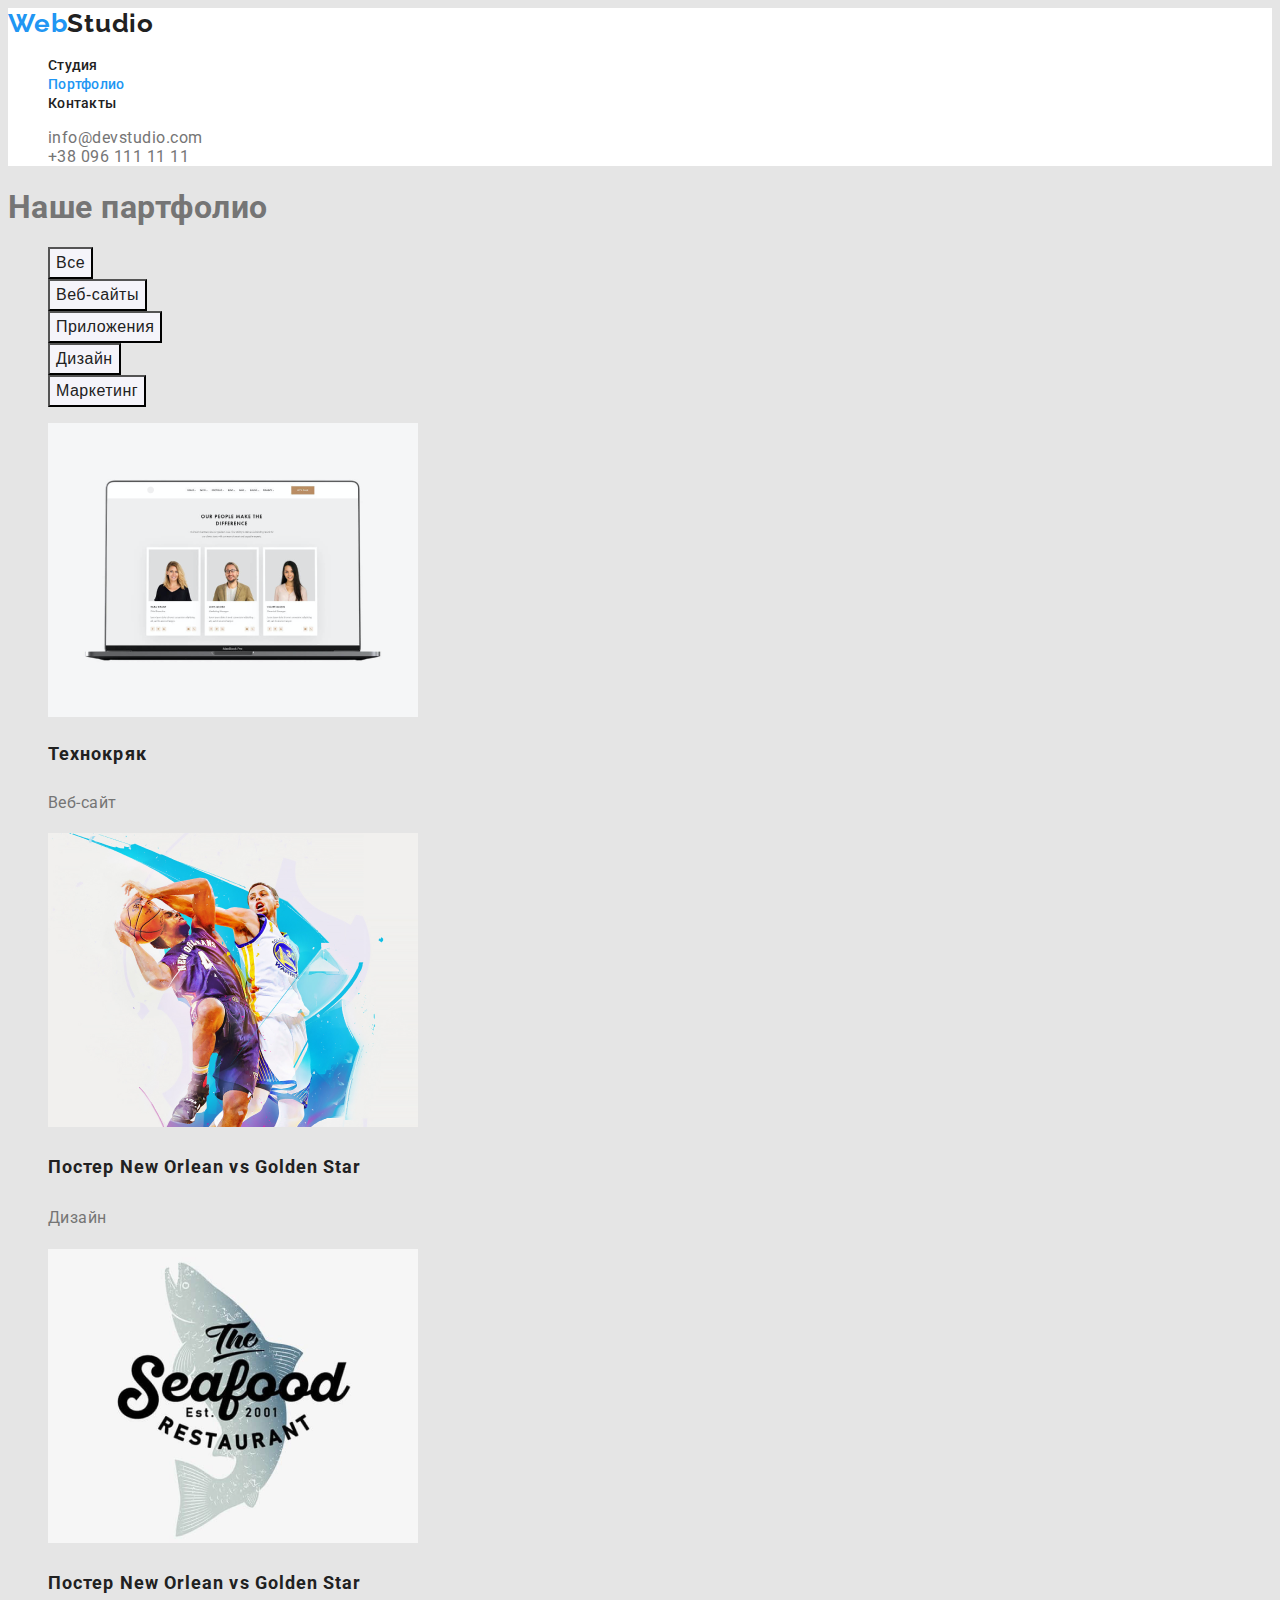
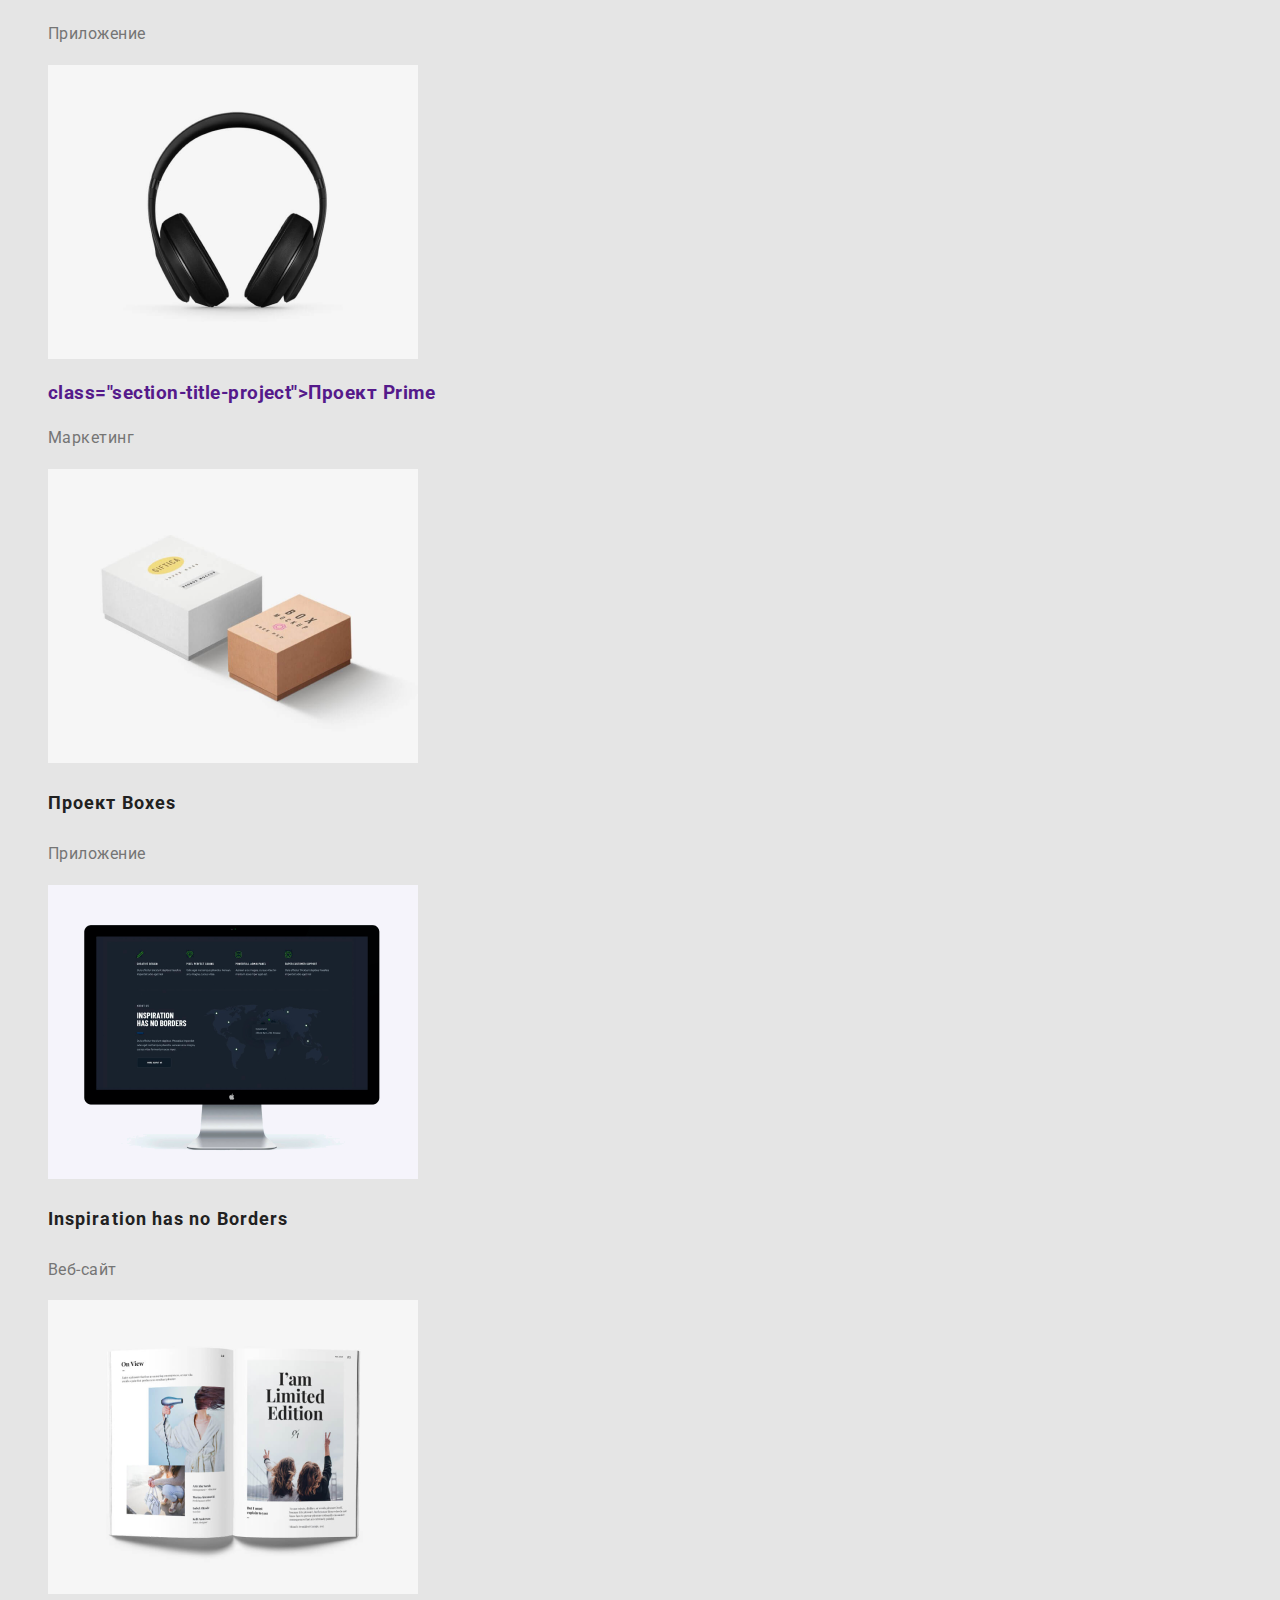
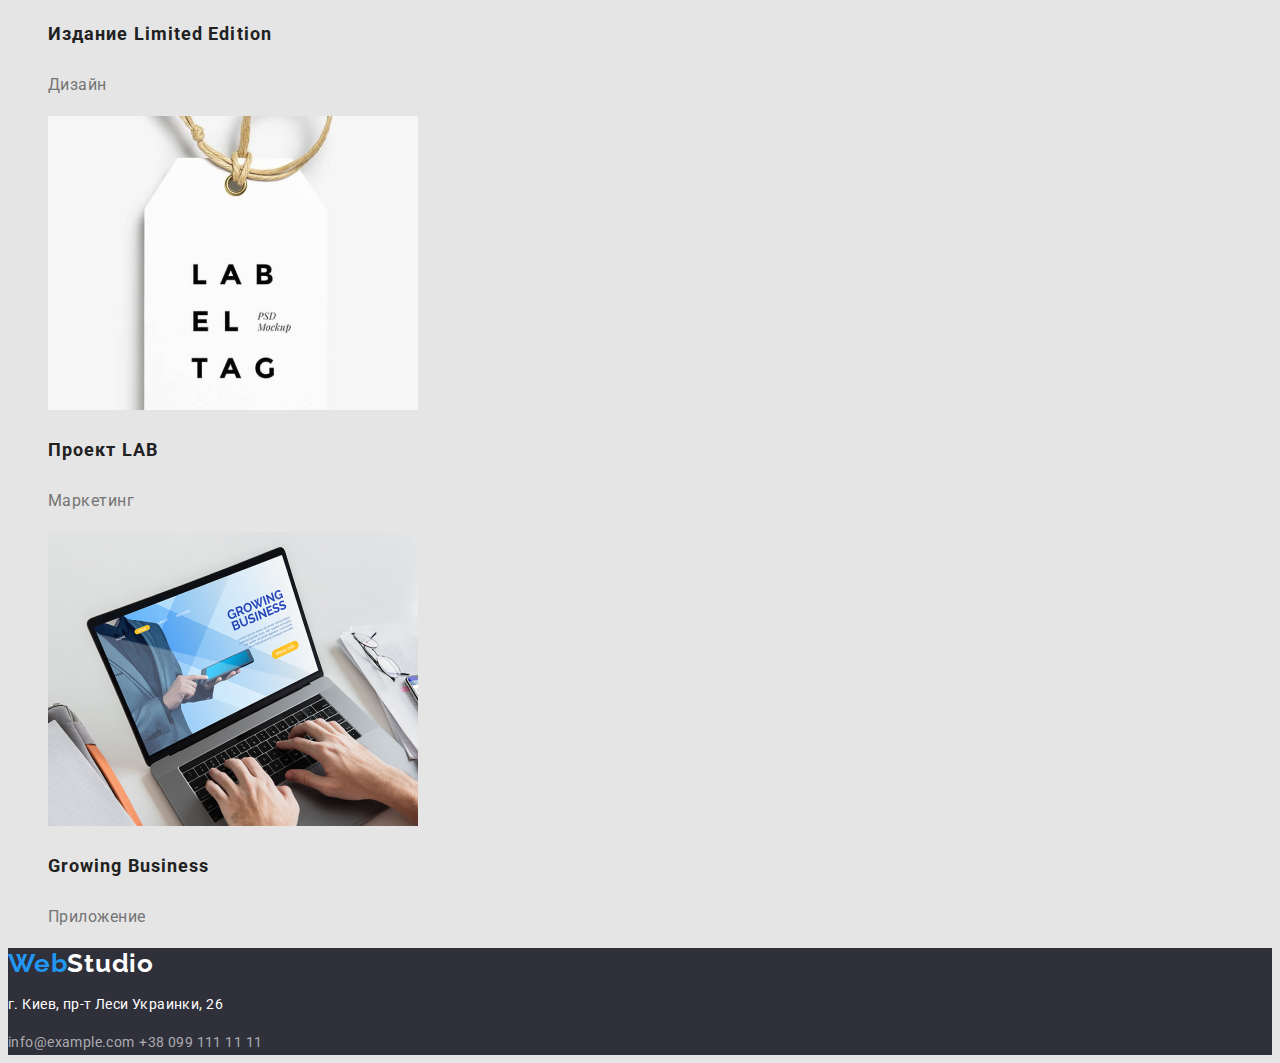
==== portfolio.html @ b2ea67ff "начало дз№3" ====
<!DOCTYPE html>
<html lang="en">
<head>
    <meta charset="UTF-8">
    <meta name="viewport" content="width=device-width, initial-scale=1.0">
    <title>Document</title>
    <link rel="preconnect" href="https://fonts.gstatic.com"> 
    <link href="https://fonts.googleapis.com/css2?family=Oleo+Script&family=Raleway:wght@700&family=Roboto:wght@400;500;700;900&display=swap" rel="stylesheet">
    <link rel="stylesheet" href="./index.html">
    <link rel="stylesheet" href="./css/style.css">
</head>
<body class="page">
        <!--Шапка-сайта-->
        <header class="head">
        <nav>
                <a href="./index.html" class="logo"><span class="capital-head">Web</span>Studio</a>
                <ul class="site-nav list">
                    <li><a href="./index.html" class="link">Студия</a></li>
                    <li><a href="./portfolio.html" class="link current">Портфолио</a></li>
                    <li><a href="Контакты" class="link">Контакты</a></li>
                </ul>
            </nav>

            <ul class="auth-nav list">
                <li><a href="info@devstudio.com" class="link">info@devstudio.com</a></li>
                <li><a href="" class="link">+38 096 111 11 11</a></li>
            </ul>   
        </header>

    <main>
        <!--Наше партфолио-->
        <section>
            <h1>Наше партфолио</h1>
            <ul class="list">
                <li><button class="button secondary">Все</button></li>
                <li><button class="button secondary">Веб-сайты</button></li>
                <li><button class="button secondary">Приложения</button></li>
                <li><button class="button secondary">Дизайн</button></li>
                <li><button class="button secondary">Маркетинг</button></li>
            </ul>
            <ul class="list">
                <li>
                    <a href="" class="section-link">
                    <img src="./img/portfolio/img.png" alt="ноутбук" width="370" height="294">
                    <h2 class="section-title-project">Технокряк</h2>
                    <p class="section-product-project">Веб-сайт</p>
                    </a>
                </li>
                <li>
                    <a href="" class="section-link">
                    <img src="./img/portfolio/img-2.png" alt="два спортсмена играют в баскетбол" width="370" height="294">
                    <h3 class="section-title-project">Постер New Orlean vs Golden Star</h3>
                    <p class="section-product-project">Дизайн</p>
                    </a>
                </li>
                <li>
                    <a href="" class="section-link">
                        <img src="./img/portfolio/img-3.png" alt="логотип ресторана" width="370" height="294">
                        <h3 class="section-title-project">Постер New Orlean vs Golden Star</h3>
                        <p class="section-product-project">Приложение</p>
                    </a>
                </li>
                <li>
                    <a href="" class="section-link">
                        <img src="./img/portfolio/img-4.png" alt="наушников" width="370" height="294">
                        <h3> class="section-title-project">Проект Prime</h3>
                        <p class="section-product-project">Маркетинг</p>
                    </a>
                </li>
                <li>
                    <a href="" class="section-link">
                        <img src="./img/portfolio/img-5.png" alt="две коробки" width="370" height="294">
                        <h3 class="section-title-project">Проект Boxes</h3>
                        <p class="section-product-project">Приложение</p>
                    </a>
                </li>
                <li>
                    <a href="" class="section-link">
                    <img src="./img/portfolio/img-6.png" alt="моноблок" width="370" height="294">
                    <h3 class="section-title-project">Inspiration has no Borders</h3>
                    <p class="section-product-project">Веб-сайт</p>
                    </a>
                </li>

                <li>
                    <a href="" class="section-link">
                    <img src="./img/portfolio/img-7.png" alt="книга" width="370" height="294">
                    <h3 class="section-title-project">Издание Limited Edition</h3>
                    <p class="section-product-project">Дизайн</p>
                    </a>
                </li>
                <li>
                    <a href="" class="section-link">
                    <img src="./img/portfolio/img-8.png" alt="брелок" width="370" height="294">
                    <h3 class="section-title-project">Проект LAB</h3>
                    <p class="section-product-project">Маркетинг</p>
                    </a>
                </li>
                <li>
                    <a href="" class="section-link">
                    <img src="./img/portfolio/img-9.png" alt="человек работающий за ноутбуком" width="370" height="294">
                    <h3 class="section-title-project">Growing Business</h3>
                    <p class="section-product-project">Приложение</p>
                    </a>
                </li>
            </ul>
        </section>
    </main>
    
    <footer class="footer-head">
        <a href="./index.html" class="logo-footer"><span class="capital-footer">Web</span>Studio</a>
        <address>
            <p class="footer-address">г. Киев, пр-т Леси Украинки, 26</p>
        </address>
        <address>
                <a href="" class="footer-head-mail">info@example.com</a>
                <a href="" class="footer-head-tel">+38 099 111 11 11</a>
        </address>
    </footer>
</body>
</html>
---- css/style.css ----
html {
    box-sizing: border-box;
}
    *,
    *::before,
    *::after: {
        box-sizing: inherit;
    }
    
.page {
    font-family: Roboto, sans-serif;
    color: #757575;
    letter-spacing: 0.03em;
    background-color: #E5E5E5;
}
.list {
    list-style: none;
}

/*шапка */
.head {
    background-color: #ffffff;
}
.logo {
    font-family: Raleway, Oleo Script, sans-serif;
    font-weight: bold;
    font-size: 26px;
    line-height: 1.2;
    letter-spacing: 0.03em;
    color: #212121;
    text-decoration: none;
}
.capital-head {
    color:  #2196F3;
}
.logo-footer {
    font-family: Raleway, Oleo Script, sans-serif;
    font-weight: bold;
    font-size: 26px;
    line-height: 1.2;
    letter-spacing: 0.03em;
    color: #FFFFFF;
    text-decoration: none;
}
.capital-footer {
    color: #2196F3;
}
.logo:hover, 
.logo:focus {
    color:  #2196F3;
}

.site-nav .link {
    font-weight: 500;
    font-size: 14px;
    line-height: 1.14;
    letter-spacing: 0.02em;
    color: #212121;
    text-decoration: none;
}
.site-nav .link:hover, 
.site-nav .link:focus {
    color:  #2196F3;
}

.auth-nav .link {
    color: #757575;
    text-decoration: none;
}
.auth-nav .link:hover,
.auth-nav .link:focus {
    color:  #2196F3;
}
.site-nav .link.current {
    color: #2196F3;
}

/*заголовок*/
.hero-title {
    font-weight: 900;
    font-size: 44px;
    line-height: 1.36;
    text-align: center;
    letter-spacing: 0.06em;
    color: #FFFFFF;
}

/*секции*/
.section-tim {
    background-color: #F5F4FA;
}
.section-title {
    font-weight: bold;
    font-size: 36px;
    line-height: 1.16;        
    text-align: center;
    color: #212121;
}
.section-title-advantages{
    font-family: Roboto;
    font-weight: bold;
    font-size: 14px;
    line-height: 1.14;
    color: #212121;
}
.advantages-description {
font-size: 14px;
line-height: 1.71;
}
.section-title-name {
    font-weight: 500;
    font-size: 16px;
    line-height: 1.18;
    color: #212121;
}
.section-profession {
    font-size: 16px;
    line-height: 1.18px;
    color: #757575;
}
.section-title-project {
    font-weight: bold;
    font-size: 18px;
    line-height: 2;
    letter-spacing: 0.06em;
    color: #212121;
}
.section-product-project {
    font-size: 16px;
    line-height: 1.87;
    color: #757575;
}
.section-link {
    text-decoration: none;
}

/*подвал*/
.footer-head {
    background-color: #2F303A;

}
.footer-address {
    font-style: normal;
    font-size: 14px;
    line-height: 1.71;
    letter-spacing: 0.03em;
    color: #FFFFFF;
}
.footer-head-mail{
    font-style: normal;
    font-size: 14px;
    line-height: 1.71;
    letter-spacing: 0.03em;
    color: rgba(255, 255, 255, 0.6);
    text-decoration: none;
}
.footer-head-tel{
    font-style: normal;
    font-size: 14px;
    line-height: 1.71;
    letter-spacing: 0.03em;
    color: rgba(255, 255, 255, 0.6);
    text-decoration: none;
}

/*кнопка*/
.button {
    font-weight: 500;
    font-size: 16px;
    line-height: 1.62;
    letter-spacing: 0.03em;
}
    
.button.primary {
    font-weight: bold;
    font-size: 16px;
    line-height: 1.87;
    letter-spacing: 0.06em;
    color: #FFFFFF;
    background-color: #2196F3;
}
.button.secondary {
    color: #212121;
    background-color: #F5F4FA;
}
.button.secondary:hover,
.button.secondary:focus {
    color: #FFFFFF;
    background-color: #2196F3;
}
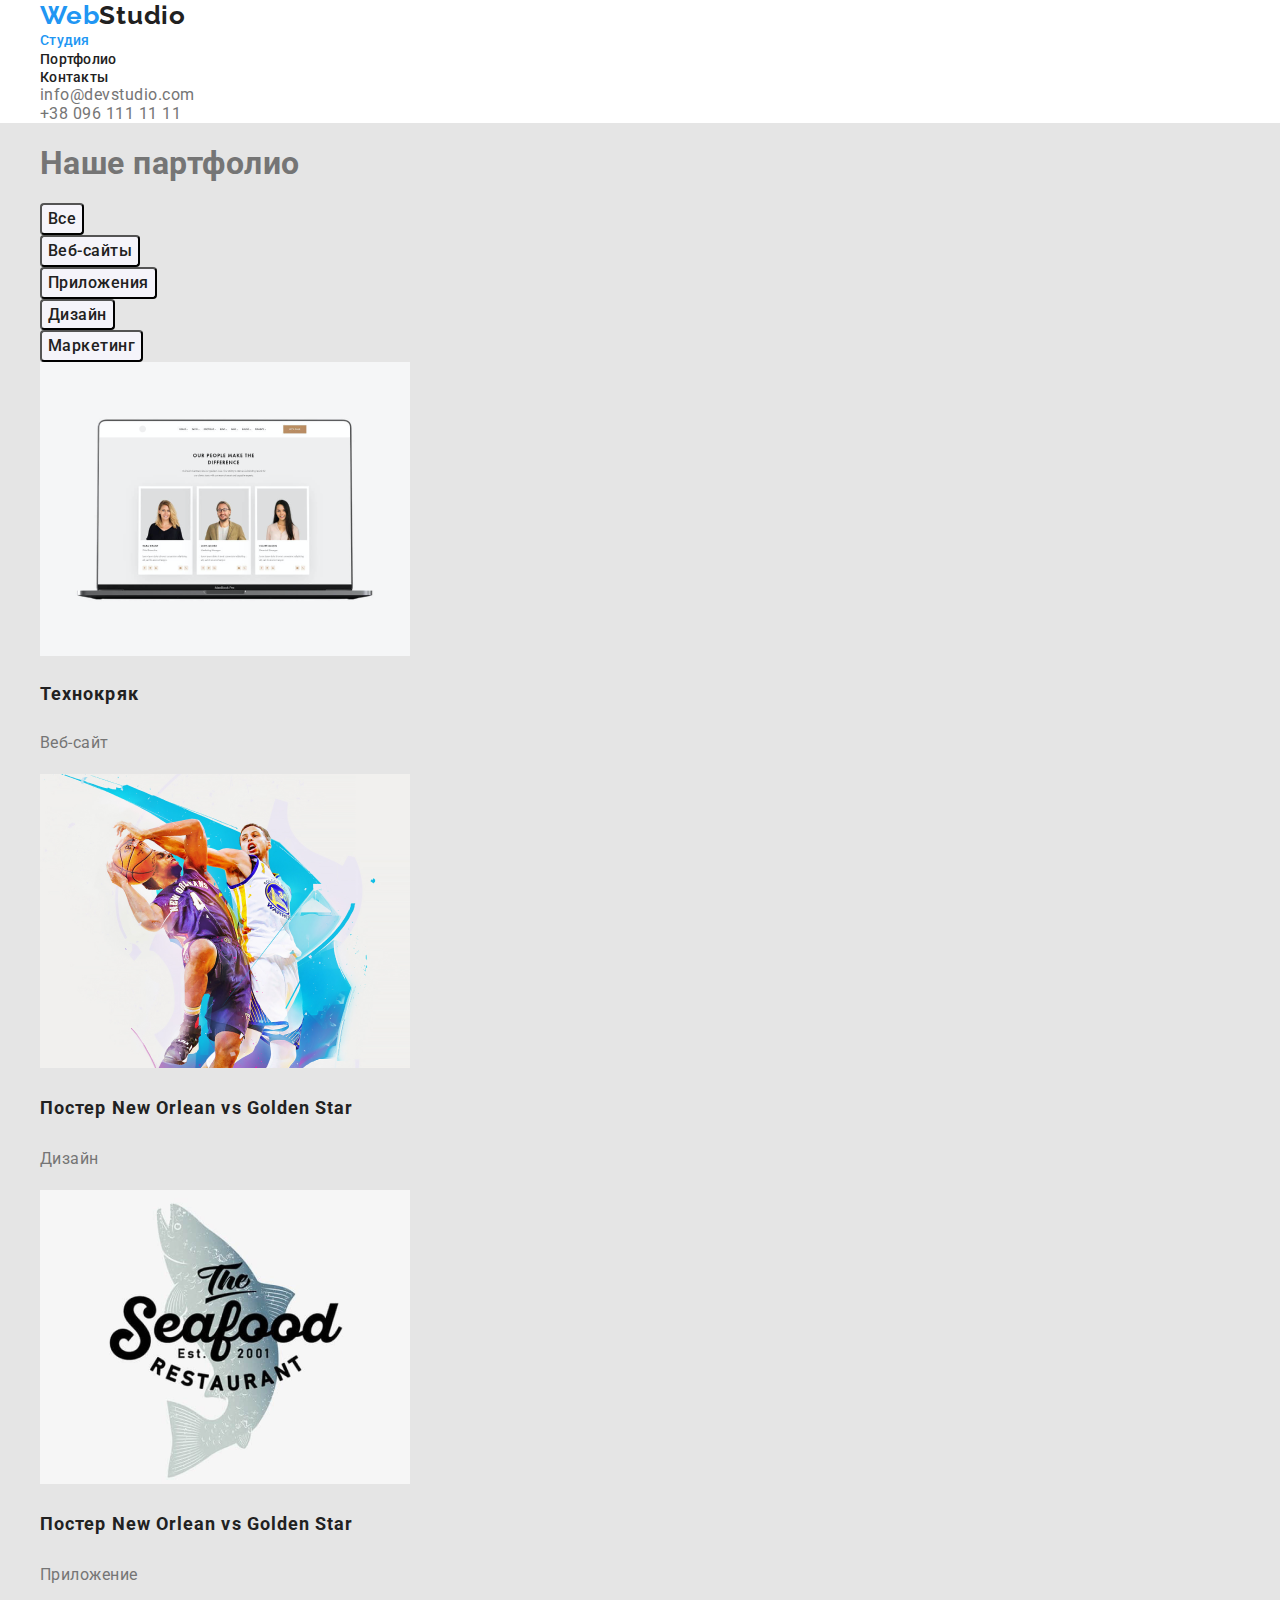
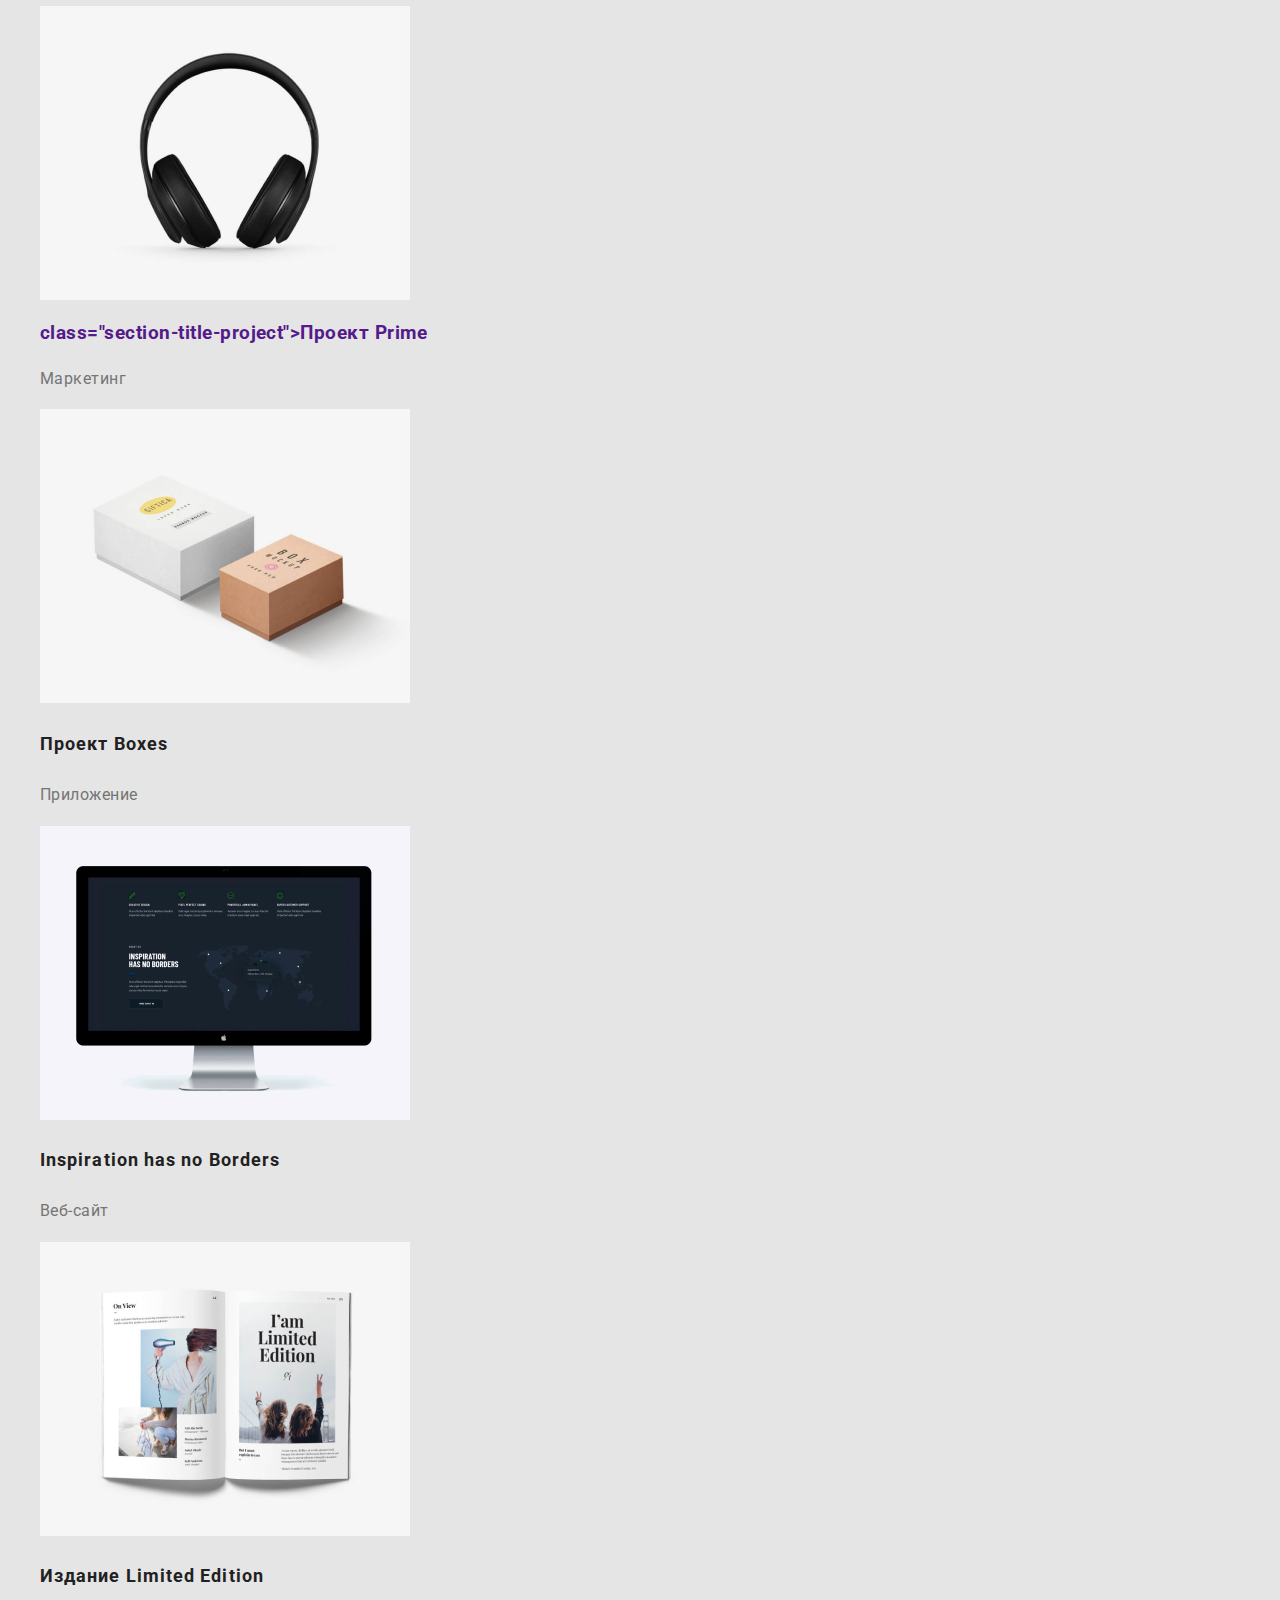
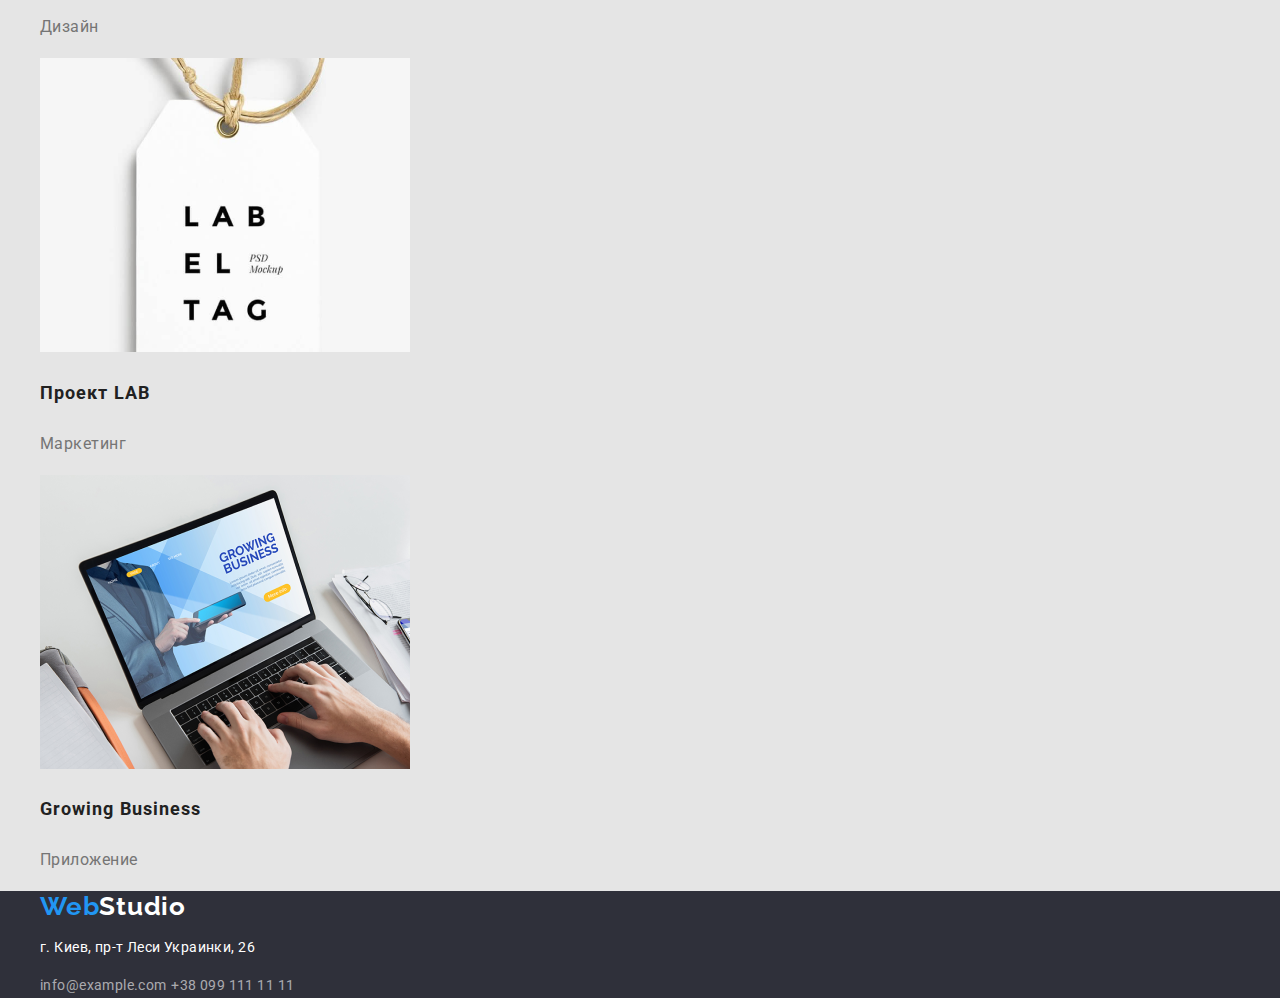
==== commit 61d1de7a: "центрирует контент" ====
--- a/portfolio.html
+++ b/portfolio.html
@@ -6,116 +6,123 @@
     <title>Document</title>
     <link rel="preconnect" href="https://fonts.gstatic.com"> 
     <link href="https://fonts.googleapis.com/css2?family=Oleo+Script&family=Raleway:wght@700&family=Roboto:wght@400;500;700;900&display=swap" rel="stylesheet">
+    <link rel="stylesheet" href="https://cdnjs.cloudflare.com/ajax/libs/modern-normalize/1.0.0/modern-normalize.min.css">
     <link rel="stylesheet" href="./index.html">
     <link rel="stylesheet" href="./css/style.css">
 </head>
 <body class="page">
         <!--Шапка-сайта-->
         <header class="head">
-        <nav>
-                <a href="./index.html" class="logo"><span class="capital-head">Web</span>Studio</a>
-                <ul class="site-nav list">
-                    <li><a href="./index.html" class="link">Студия</a></li>
-                    <li><a href="./portfolio.html" class="link current">Портфолио</a></li>
-                    <li><a href="Контакты" class="link">Контакты</a></li>
-                </ul>
-            </nav>
+            <div class="container">
+                <nav>
+                    <a href="./index.html" class="logo"><span class="capital-head">Web</span>Studio</a>
+                    <ul class="site-nav list">
+                        <li><a href="./index.html" class="link current">Студия</a></li>
+                        <li><a href="./portfolio.html" class="link">Портфолио</a></li>
+                        <li><a href="Контакты" class="link">Контакты</a></li>
+                    </ul>
+                </nav>
 
-            <ul class="auth-nav list">
-                <li><a href="info@devstudio.com" class="link">info@devstudio.com</a></li>
-                <li><a href="" class="link">+38 096 111 11 11</a></li>
-            </ul>   
+                <ul class="auth-nav list">
+                    <li><a href="info@devstudio.com" class="link">info@devstudio.com</a></li>
+                    <li><a href="" class="link">+38 096 111 11 11</a></li>
+                </ul>   
+            </div>
         </header>
 
     <main>
         <!--Наше партфолио-->
         <section>
-            <h1>Наше партфолио</h1>
-            <ul class="list">
-                <li><button class="button secondary">Все</button></li>
-                <li><button class="button secondary">Веб-сайты</button></li>
-                <li><button class="button secondary">Приложения</button></li>
-                <li><button class="button secondary">Дизайн</button></li>
-                <li><button class="button secondary">Маркетинг</button></li>
-            </ul>
-            <ul class="list">
-                <li>
-                    <a href="" class="section-link">
-                    <img src="./img/portfolio/img.png" alt="ноутбук" width="370" height="294">
-                    <h2 class="section-title-project">Технокряк</h2>
-                    <p class="section-product-project">Веб-сайт</p>
-                    </a>
-                </li>
-                <li>
-                    <a href="" class="section-link">
-                    <img src="./img/portfolio/img-2.png" alt="два спортсмена играют в баскетбол" width="370" height="294">
-                    <h3 class="section-title-project">Постер New Orlean vs Golden Star</h3>
-                    <p class="section-product-project">Дизайн</p>
-                    </a>
-                </li>
-                <li>
-                    <a href="" class="section-link">
-                        <img src="./img/portfolio/img-3.png" alt="логотип ресторана" width="370" height="294">
+            <div class="container">
+                <h1 class="portfolio-tittle">Наше партфолио</h1>
+                <ul class="list">
+                    <li><button class="button secondary">Все</button></li>
+                    <li><button class="button secondary">Веб-сайты</button></li>
+                    <li><button class="button secondary">Приложения</button></li>
+                    <li><button class="button secondary">Дизайн</button></li>
+                    <li><button class="button secondary">Маркетинг</button></li>
+                </ul>
+                <ul class="list">
+                    <li>
+                        <a href="" class="section-link">
+                        <img src="./img/portfolio/img.png" alt="ноутбук" width="370" height="294">
+                        <h2 class="section-title-project">Технокряк</h2>
+                        <p class="section-product-project">Веб-сайт</p>
+                        </a>
+                    </li>
+                    <li>
+                        <a href="" class="section-link">
+                        <img src="./img/portfolio/img-2.png" alt="два спортсмена играют в баскетбол" width="370" height="294">
                         <h3 class="section-title-project">Постер New Orlean vs Golden Star</h3>
+                        <p class="section-product-project">Дизайн</p>
+                        </a>
+                    </li>
+                    <li>
+                        <a href="" class="section-link">
+                            <img src="./img/portfolio/img-3.png" alt="логотип ресторана" width="370" height="294">
+                            <h3 class="section-title-project">Постер New Orlean vs Golden Star</h3>
+                            <p class="section-product-project">Приложение</p>
+                        </a>
+                    </li>
+                    <li>
+                        <a href="" class="section-link">
+                            <img src="./img/portfolio/img-4.png" alt="наушников" width="370" height="294">
+                            <h3> class="section-title-project">Проект Prime</h3>
+                            <p class="section-product-project">Маркетинг</p>
+                        </a>
+                    </li>
+                    <li>
+                        <a href="" class="section-link">
+                            <img src="./img/portfolio/img-5.png" alt="две коробки" width="370" height="294">
+                            <h3 class="section-title-project">Проект Boxes</h3>
+                            <p class="section-product-project">Приложение</p>
+                        </a>
+                    </li>
+                    <li>
+                        <a href="" class="section-link">
+                        <img src="./img/portfolio/img-6.png" alt="моноблок" width="370" height="294">
+                        <h3 class="section-title-project">Inspiration has no Borders</h3>
+                        <p class="section-product-project">Веб-сайт</p>
+                        </a>
+                    </li>
+
+                    <li>
+                        <a href="" class="section-link">
+                        <img src="./img/portfolio/img-7.png" alt="книга" width="370" height="294">
+                        <h3 class="section-title-project">Издание Limited Edition</h3>
+                        <p class="section-product-project">Дизайн</p>
+                        </a>
+                    </li>
+                    <li>
+                        <a href="" class="section-link">
+                        <img src="./img/portfolio/img-8.png" alt="брелок" width="370" height="294">
+                        <h3 class="section-title-project">Проект LAB</h3>
+                        <p class="section-product-project">Маркетинг</p>
+                        </a>
+                    </li>
+                    <li>
+                        <a href="" class="section-link">
+                        <img src="./img/portfolio/img-9.png" alt="человек работающий за ноутбуком" width="370" height="294">
+                        <h3 class="section-title-project">Growing Business</h3>
                         <p class="section-product-project">Приложение</p>
-                    </a>
-                </li>
-                <li>
-                    <a href="" class="section-link">
-                        <img src="./img/portfolio/img-4.png" alt="наушников" width="370" height="294">
-                        <h3> class="section-title-project">Проект Prime</h3>
-                        <p class="section-product-project">Маркетинг</p>
-                    </a>
-                </li>
-                <li>
-                    <a href="" class="section-link">
-                        <img src="./img/portfolio/img-5.png" alt="две коробки" width="370" height="294">
-                        <h3 class="section-title-project">Проект Boxes</h3>
-                        <p class="section-product-project">Приложение</p>
-                    </a>
-                </li>
-                <li>
-                    <a href="" class="section-link">
-                    <img src="./img/portfolio/img-6.png" alt="моноблок" width="370" height="294">
-                    <h3 class="section-title-project">Inspiration has no Borders</h3>
-                    <p class="section-product-project">Веб-сайт</p>
-                    </a>
-                </li>
-
-                <li>
-                    <a href="" class="section-link">
-                    <img src="./img/portfolio/img-7.png" alt="книга" width="370" height="294">
-                    <h3 class="section-title-project">Издание Limited Edition</h3>
-                    <p class="section-product-project">Дизайн</p>
-                    </a>
-                </li>
-                <li>
-                    <a href="" class="section-link">
-                    <img src="./img/portfolio/img-8.png" alt="брелок" width="370" height="294">
-                    <h3 class="section-title-project">Проект LAB</h3>
-                    <p class="section-product-project">Маркетинг</p>
-                    </a>
-                </li>
-                <li>
-                    <a href="" class="section-link">
-                    <img src="./img/portfolio/img-9.png" alt="человек работающий за ноутбуком" width="370" height="294">
-                    <h3 class="section-title-project">Growing Business</h3>
-                    <p class="section-product-project">Приложение</p>
-                    </a>
-                </li>
-            </ul>
+                        </a>
+                    </li>
+                </ul>
+            </div>
         </section>
     </main>
     
     <footer class="footer-head">
-        <a href="./index.html" class="logo-footer"><span class="capital-footer">Web</span>Studio</a>
-        <address>
-            <p class="footer-address">г. Киев, пр-т Леси Украинки, 26</p>
-        </address>
-        <address>
+        <div class="container">
+                <a href="./index.html" class="logo-footer"><span class="capital-footer">Web</span>Studio</a>
+            <address>
+                <p class="footer-address">г. Киев, пр-т Леси Украинки, 26</p>
+            </address>
+            <address>
                 <a href="" class="footer-head-mail">info@example.com</a>
                 <a href="" class="footer-head-tel">+38 099 111 11 11</a>
-        </address>
+            </address>
+        </div>
     </footer>
 </body>
 </html>--- a/css/style.css
+++ b/css/style.css
@@ -1,19 +1,29 @@
 html {
     box-sizing: border-box;
 }
-    *,
-    *::before,
-    *::after: {
-        box-sizing: inherit;
-    }
-    
+*, 
+*::before, 
+*::after: {
+    box-sizing: inherit;
+}
+
+.container {
+    width: 1230px;
+    padding-right: 15px;
+    padding-left: 15px;
+    margin: 0 auto;
+}
+
 .page {
+    margin: 0;
     font-family: Roboto, sans-serif;
     color: #757575;
     letter-spacing: 0.03em;
     background-color: #E5E5E5;
 }
 .list {
+    padding: 0;
+    margin: 0;
     list-style: none;
 }
 
@@ -76,11 +86,15 @@
 }
 
 /*заголовок*/
+.hero {
+    text-align: center;
+}
 .hero-title {
+    margin-top: 0;
+    margin-bottom: 30px;
     font-weight: 900;
     font-size: 44px;
     line-height: 1.36;
-    text-align: center;
     letter-spacing: 0.06em;
     color: #FFFFFF;
 }
@@ -90,6 +104,8 @@
     background-color: #F5F4FA;
 }
 .section-title {
+    margin-top: 0;
+    margin-bottom: 50px;
     font-weight: bold;
     font-size: 36px;
     line-height: 1.16;        
@@ -97,6 +113,8 @@
     color: #212121;
 }
 .section-title-advantages{
+    margin-top: 94px;
+    margin-bottom: 10px;
     font-family: Roboto;
     font-weight: bold;
     font-size: 14px;
@@ -104,16 +122,23 @@
     color: #212121;
 }
 .advantages-description {
-font-size: 14px;
-line-height: 1.71;
+    margin-top: 0;
+    margin-bottom: 0;
+    font-size: 14px;
+    line-height: 1.71;
 }
 .section-title-name {
+    margin-top: 30;
+    margin-bottom: 10px;
     font-weight: 500;
     font-size: 16px;
     line-height: 1.18;
     color: #212121;
 }
 .section-profession {
+    display: inline-block;
+    margin-top: 0;
+    margin-bottom: 0;
     font-size: 16px;
     line-height: 1.18px;
     color: #757575;
@@ -169,6 +194,7 @@
     font-size: 16px;
     line-height: 1.62;
     letter-spacing: 0.03em;
+    border-radius: 4px;
 }
     
 .button.primary {
@@ -178,6 +204,7 @@
     letter-spacing: 0.06em;
     color: #FFFFFF;
     background-color: #2196F3;
+    box-shadow: 0px 4px 4px rgba(0, 0, 0, 0.15);
 }
 .button.secondary {
     color: #212121;
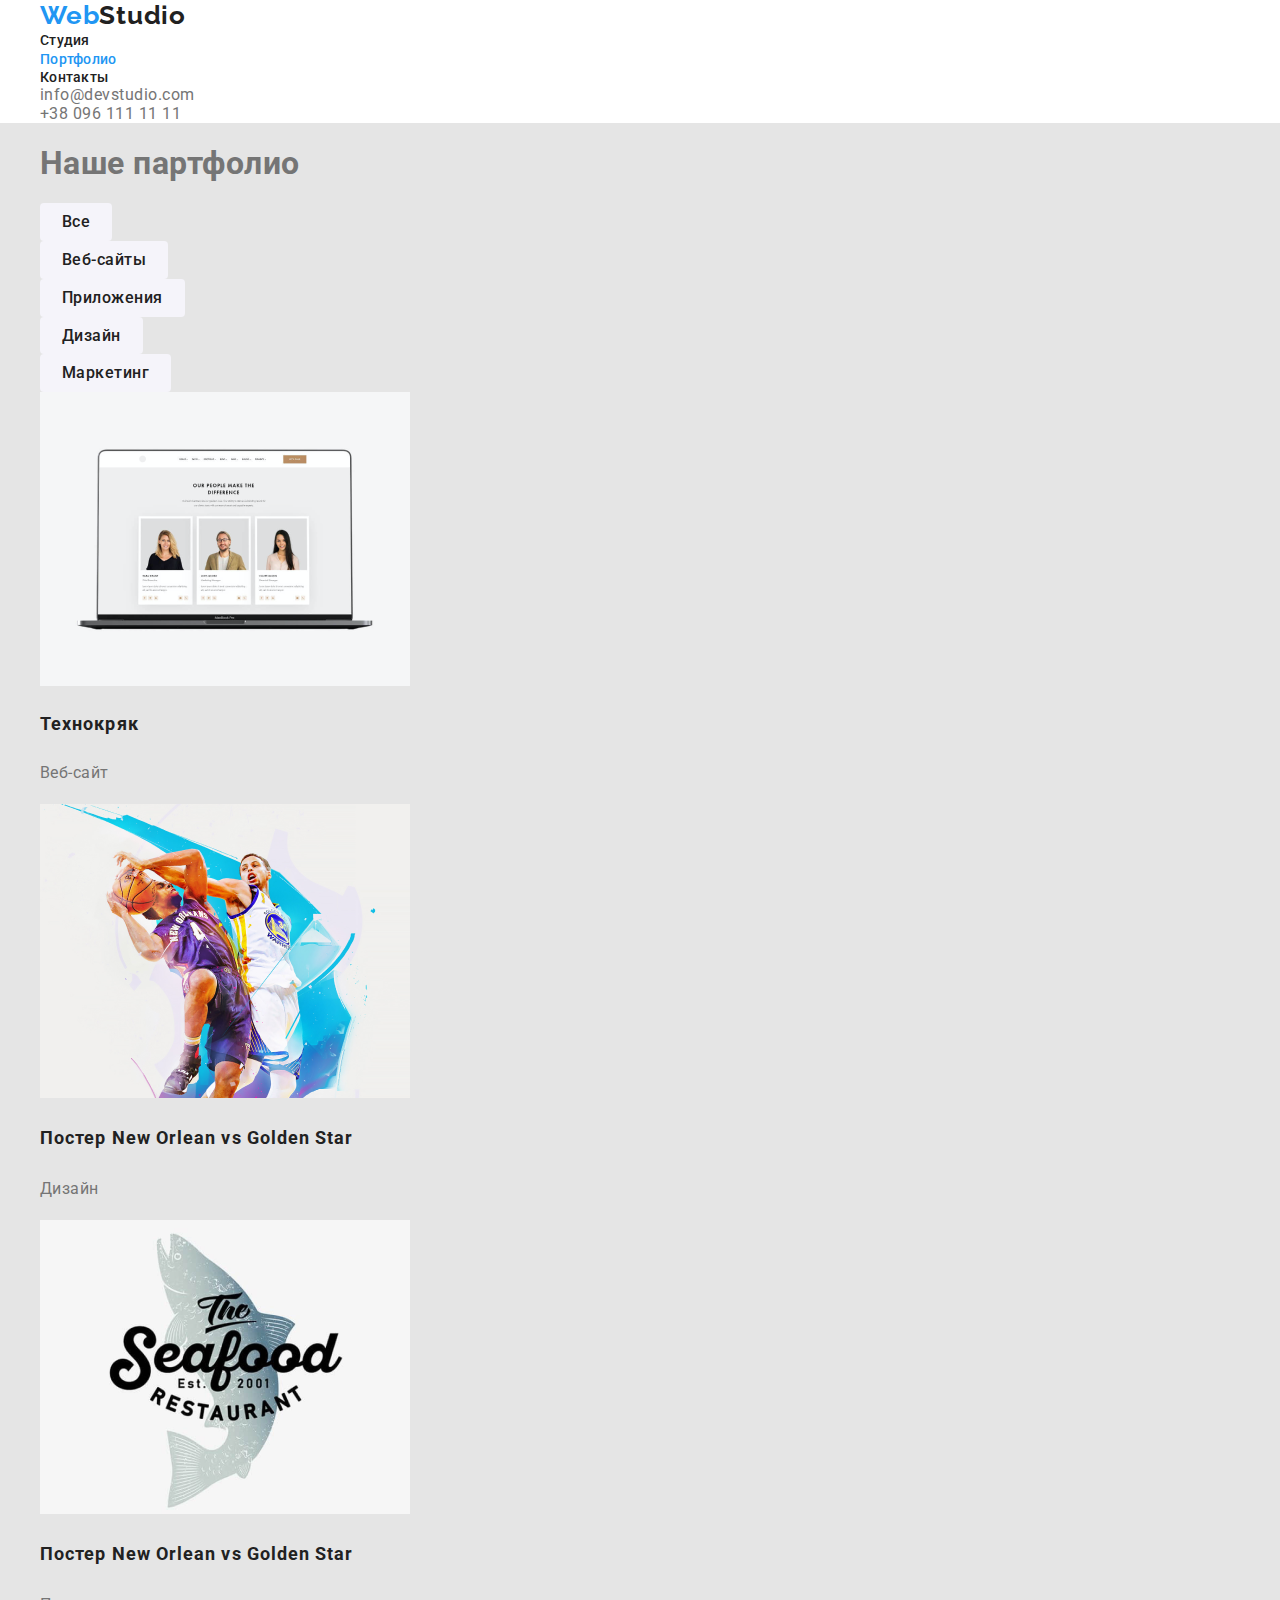
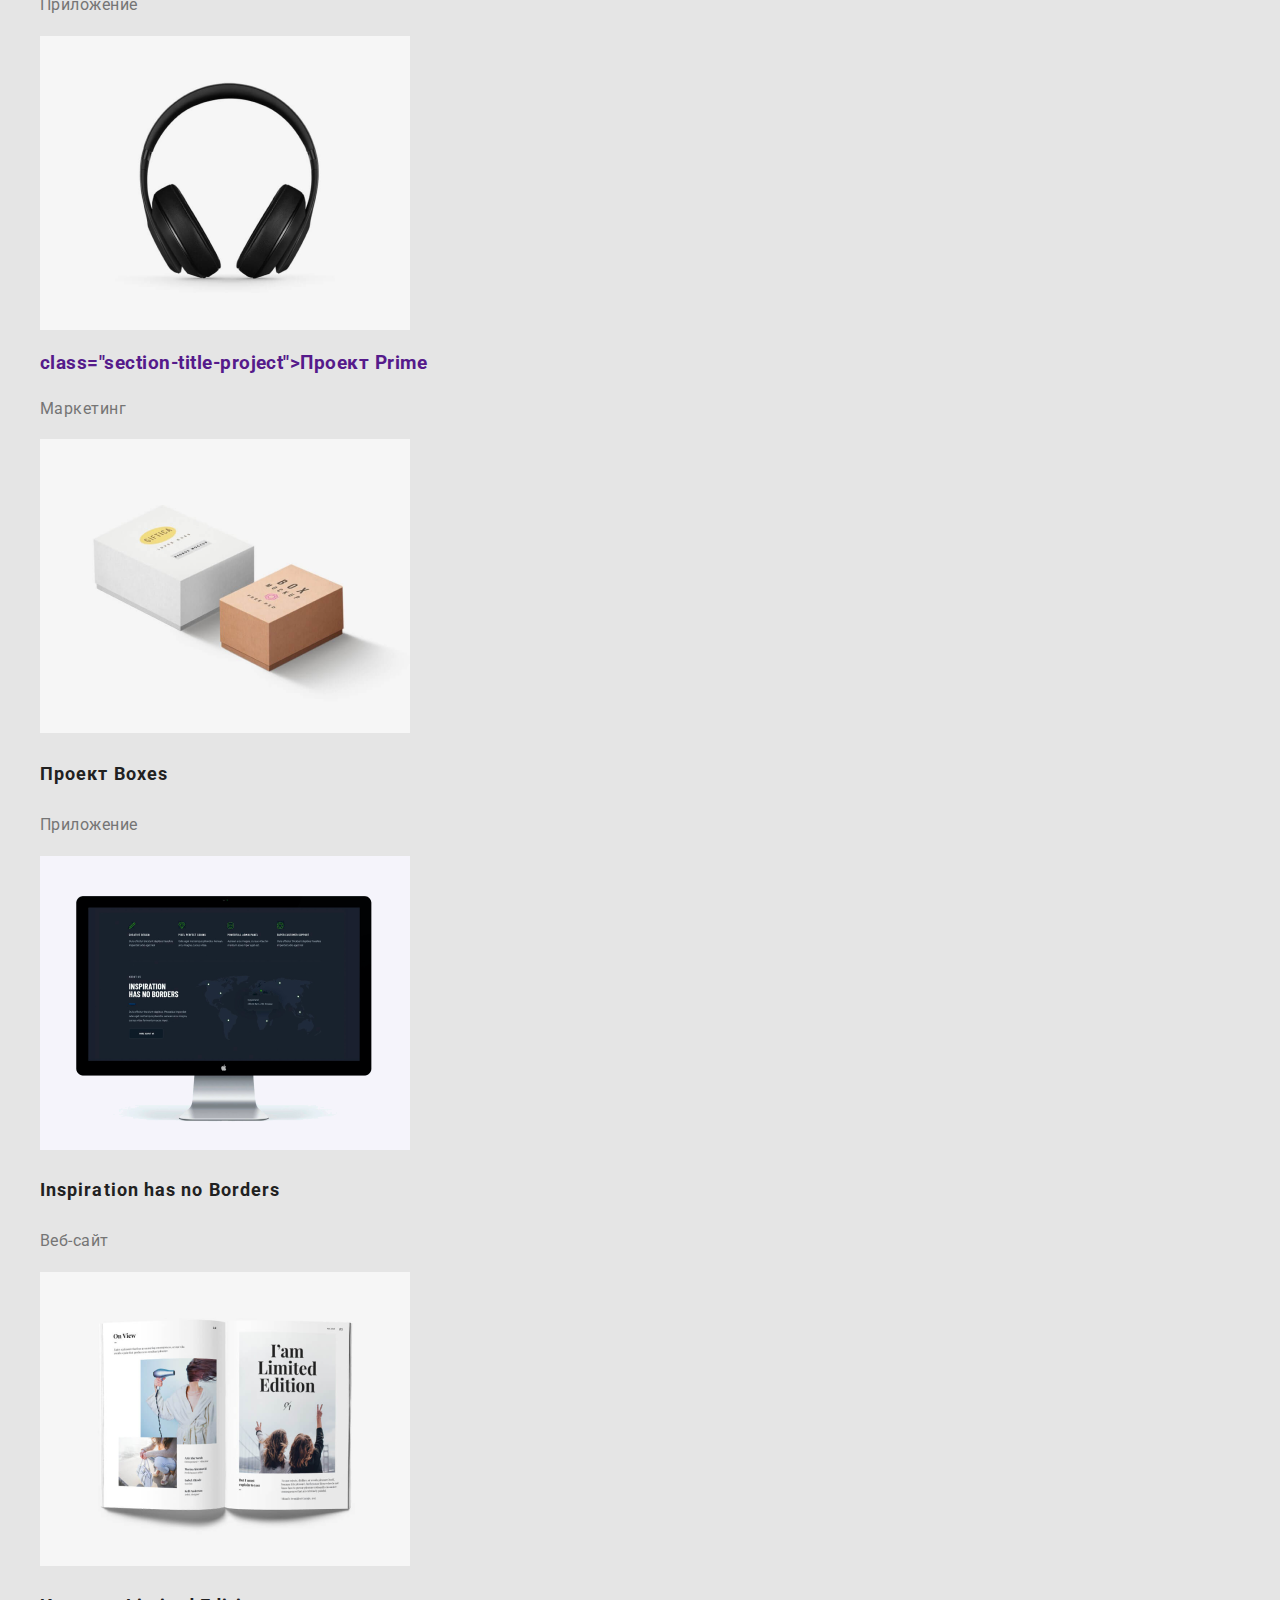
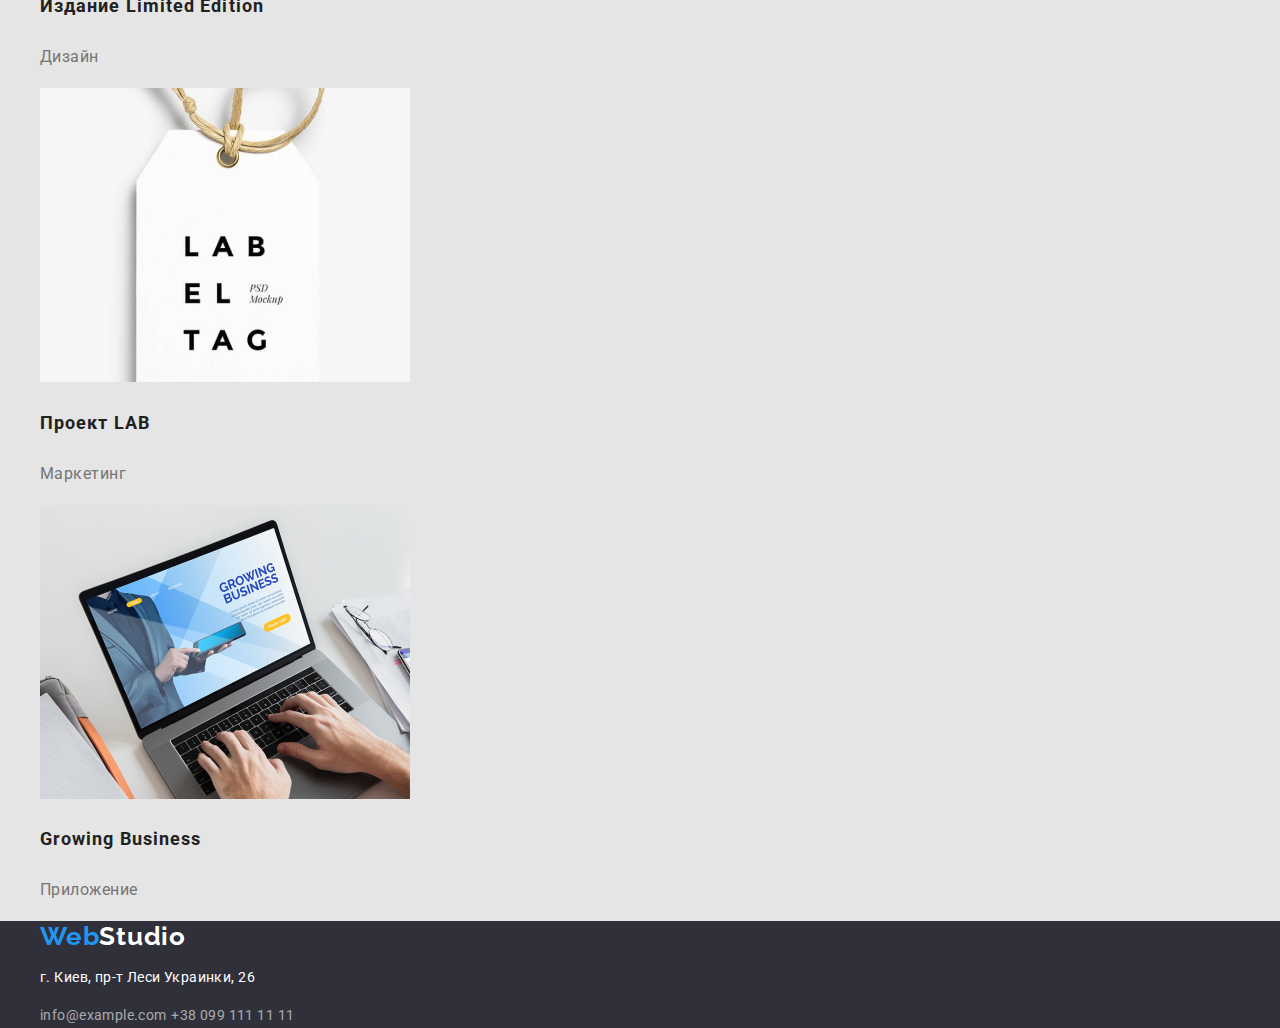
==== commit 95d28068: "делает кнопки" ====
--- a/portfolio.html
+++ b/portfolio.html
@@ -17,8 +17,8 @@
                 <nav>
                     <a href="./index.html" class="logo"><span class="capital-head">Web</span>Studio</a>
                     <ul class="site-nav list">
-                        <li><a href="./index.html" class="link current">Студия</a></li>
-                        <li><a href="./portfolio.html" class="link">Портфолио</a></li>
+                        <li><a href="./index.html" class="link">Студия</a></li>
+                        <li><a href="./portfolio.html" class="link current">Портфолио</a></li>
                         <li><a href="Контакты" class="link">Контакты</a></li>
                     </ul>
                 </nav>
--- a/css/style.css
+++ b/css/style.css
@@ -190,14 +190,15 @@
 
 /*кнопка*/
 .button {
+    border: transparent;
+    border-radius: 4px;
     font-weight: 500;
     font-size: 16px;
     line-height: 1.62;
     letter-spacing: 0.03em;
-    border-radius: 4px;
-}
-    
+} 
 .button.primary {
+    padding: 10px 32px;
     font-weight: bold;
     font-size: 16px;
     line-height: 1.87;
@@ -207,6 +208,7 @@
     box-shadow: 0px 4px 4px rgba(0, 0, 0, 0.15);
 }
 .button.secondary {
+    padding: 6px 22px;
     color: #212121;
     background-color: #F5F4FA;
 }
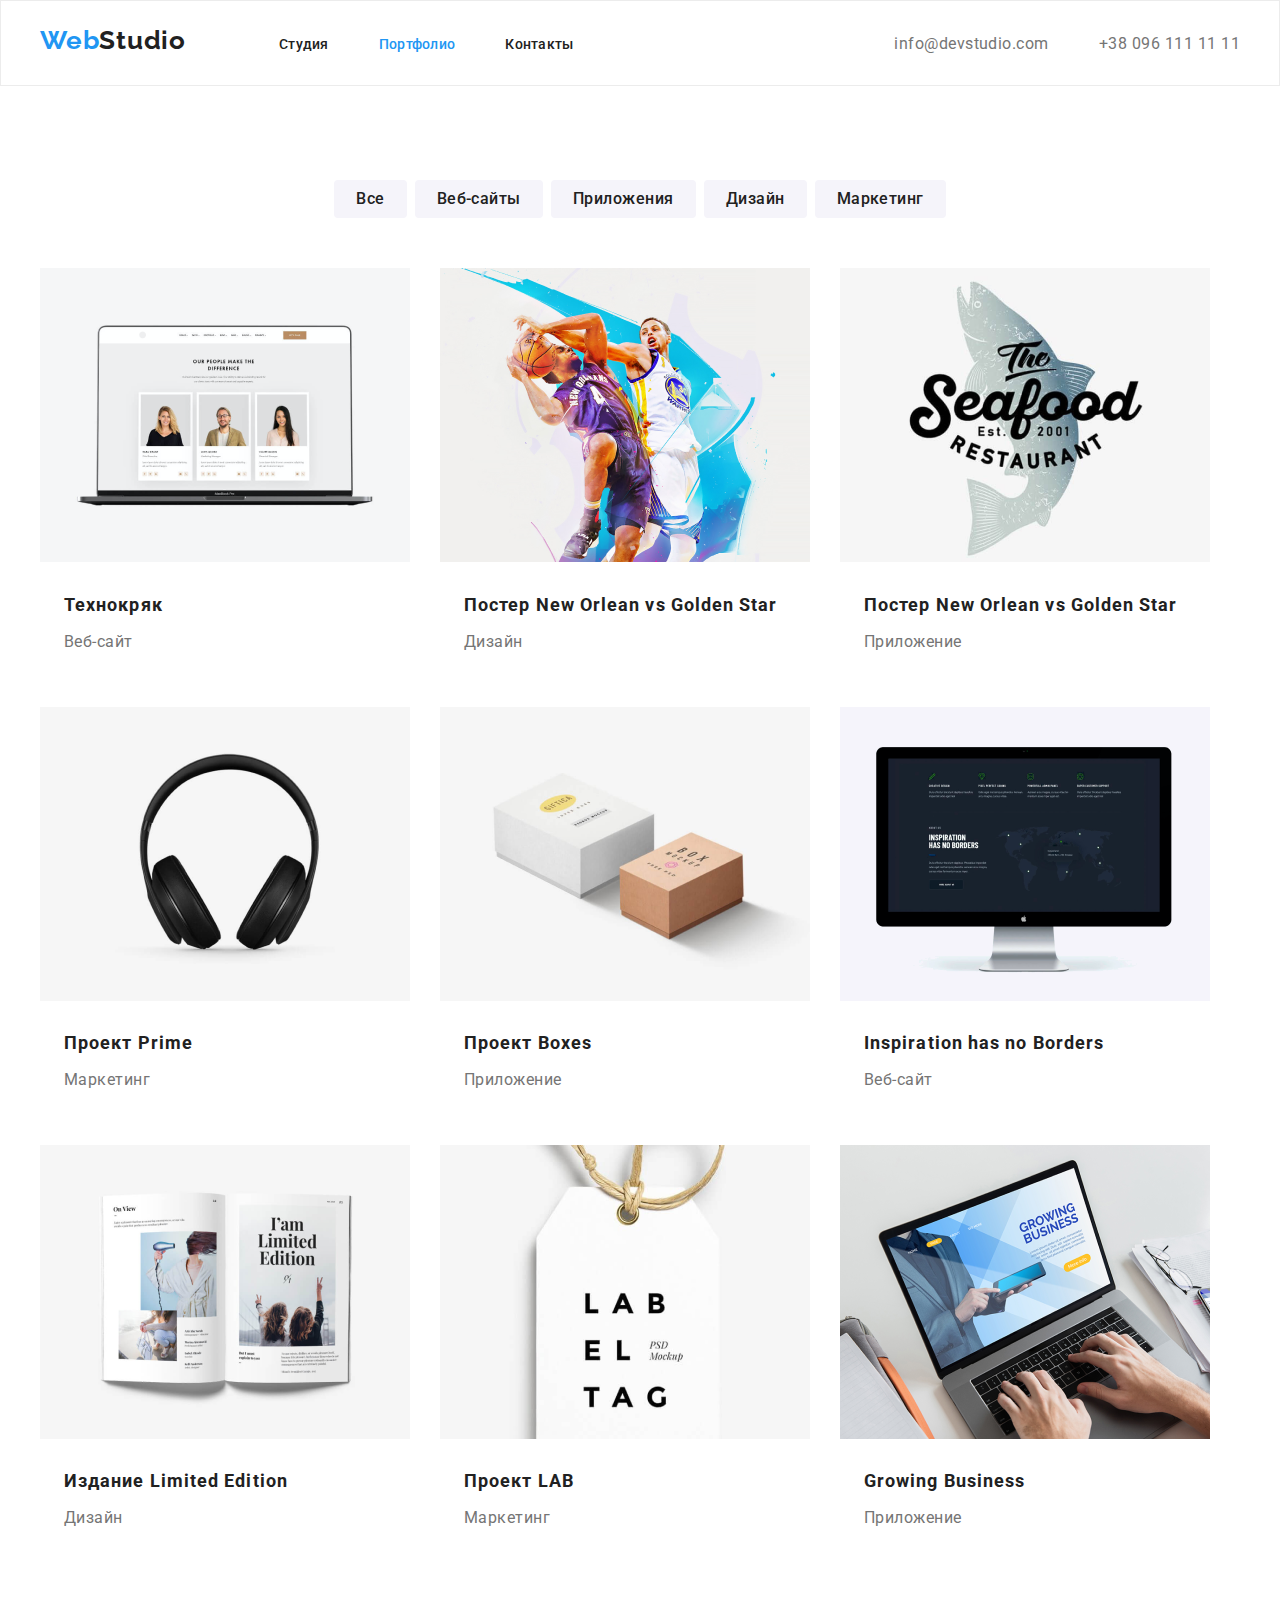
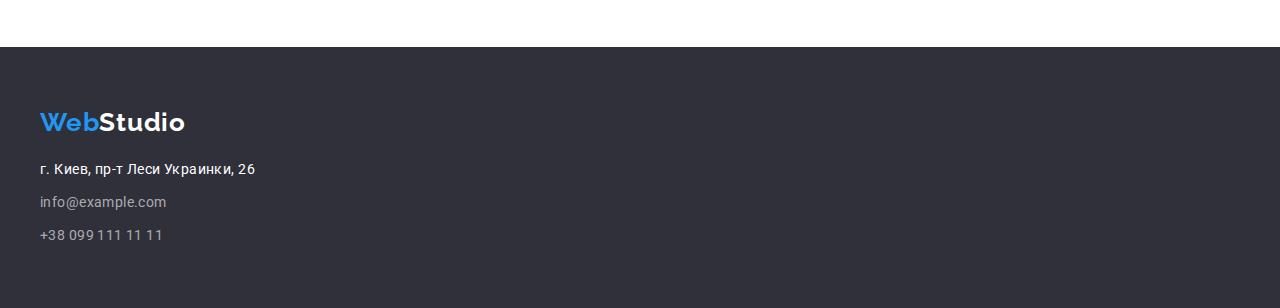
==== commit 55df278a: "дз №3" ====
--- a/portfolio.html
+++ b/portfolio.html
@@ -13,19 +13,19 @@
 <body class="page">
         <!--Шапка-сайта-->
         <header class="head">
-            <div class="container">
-                <nav>
+            <div class="container main-nav">
+                <nav class="main-nav">
                     <a href="./index.html" class="logo"><span class="capital-head">Web</span>Studio</a>
                     <ul class="site-nav list">
-                        <li><a href="./index.html" class="link">Студия</a></li>
-                        <li><a href="./portfolio.html" class="link current">Портфолио</a></li>
-                        <li><a href="Контакты" class="link">Контакты</a></li>
+                        <li class="items"><a href="./index.html" class="link">Студия</a></li>
+                        <li class="items"><a href="./portfolio.html" class="link current">Портфолио</a></li>
+                        <li class="items"><a href="" class="link">Контакты</a></li>
                     </ul>
                 </nav>
 
                 <ul class="auth-nav list">
-                    <li><a href="info@devstudio.com" class="link">info@devstudio.com</a></li>
-                    <li><a href="" class="link">+38 096 111 11 11</a></li>
+                    <li class="items"><a href="" class="link">info@devstudio.com</a></li>
+                    <li class="items"><a href="" class="link">+38 096 111 11 11</a></li>
                 </ul>   
             </div>
         </header>
@@ -33,78 +33,94 @@
     <main>
         <!--Наше партфолио-->
         <section>
-            <div class="container">
-                <h1 class="portfolio-tittle">Наше партфолио</h1>
-                <ul class="list">
-                    <li><button class="button secondary">Все</button></li>
-                    <li><button class="button secondary">Веб-сайты</button></li>
-                    <li><button class="button secondary">Приложения</button></li>
-                    <li><button class="button secondary">Дизайн</button></li>
-                    <li><button class="button secondary">Маркетинг</button></li>
+            <div class="container-partfolio">
+                <ul class="list partfolio-nav">
+                    <li class="items"><button class="button secondary">Все</button></li>
+                    <li class="items"><button class="button secondary">Веб-сайты</button></li>
+                    <li class="items"><button class="button secondary">Приложения</button></li>
+                    <li class="items"><button class="button secondary">Дизайн</button></li>
+                    <li class="items"><button class="button secondary">Маркетинг</button></li>
                 </ul>
-                <ul class="list">
-                    <li>
+                <ul class="list partfolio-box">
+                    <li class="items">
                         <a href="" class="section-link">
                         <img src="./img/portfolio/img.png" alt="ноутбук" width="370" height="294">
-                        <h2 class="section-title-project">Технокряк</h2>
-                        <p class="section-product-project">Веб-сайт</p>
+                        <div class="items-descriptions">
+                            <h2 class="section-title-project">Технокряк</h2>
+                            <p class="section-product-project">Веб-сайт</p>
+                        </div>
                         </a>
                     </li>
-                    <li>
+                    <li class="items">
                         <a href="" class="section-link">
                         <img src="./img/portfolio/img-2.png" alt="два спортсмена играют в баскетбол" width="370" height="294">
-                        <h3 class="section-title-project">Постер New Orlean vs Golden Star</h3>
-                        <p class="section-product-project">Дизайн</p>
+                        <div class="items-descriptions">
+                            <h3 class="section-title-project">Постер New Orlean vs Golden Star</h3>
+                            <p class="section-product-project">Дизайн</p>
+                        </div>
                         </a>
                     </li>
-                    <li>
+                    <li class="items">
                         <a href="" class="section-link">
                             <img src="./img/portfolio/img-3.png" alt="логотип ресторана" width="370" height="294">
-                            <h3 class="section-title-project">Постер New Orlean vs Golden Star</h3>
-                            <p class="section-product-project">Приложение</p>
+                            <div class="items-descriptions">
+                                <h3 class="section-title-project">Постер New Orlean vs Golden Star</h3>
+                                <p class="section-product-project">Приложение</p>
+                            </div>
                         </a>
                     </li>
-                    <li>
+                    <li class="items">
                         <a href="" class="section-link">
                             <img src="./img/portfolio/img-4.png" alt="наушников" width="370" height="294">
-                            <h3> class="section-title-project">Проект Prime</h3>
-                            <p class="section-product-project">Маркетинг</p>
+                            <div class="items-descriptions">
+                                <h3 class="section-title-project">Проект Prime</h3>
+                                <p class="section-product-project">Маркетинг</p>
+                            </div>
                         </a>
                     </li>
-                    <li>
+                    <li class="items">
                         <a href="" class="section-link">
                             <img src="./img/portfolio/img-5.png" alt="две коробки" width="370" height="294">
-                            <h3 class="section-title-project">Проект Boxes</h3>
-                            <p class="section-product-project">Приложение</p>
+                            <div class="items-descriptions">
+                                <h3 class="section-title-project">Проект Boxes</h3>
+                                <p class="section-product-project">Приложение</p>
+                            </div>
                         </a>
                     </li>
-                    <li>
+                    <li class="items">
                         <a href="" class="section-link">
                         <img src="./img/portfolio/img-6.png" alt="моноблок" width="370" height="294">
-                        <h3 class="section-title-project">Inspiration has no Borders</h3>
-                        <p class="section-product-project">Веб-сайт</p>
+                        <div class="items-descriptions">
+                            <h3 class="section-title-project">Inspiration has no Borders</h3>
+                            <p class="section-product-project">Веб-сайт</p>
+                        </div>
                         </a>
                     </li>
-
-                    <li>
+                    <li class="items">
                         <a href="" class="section-link">
                         <img src="./img/portfolio/img-7.png" alt="книга" width="370" height="294">
-                        <h3 class="section-title-project">Издание Limited Edition</h3>
-                        <p class="section-product-project">Дизайн</p>
+                        <div class="items-descriptions">
+                            <h3 class="section-title-project">Издание Limited Edition</h3>
+                            <p class="section-product-project">Дизайн</p>
+                        </div>
                         </a>
                     </li>
-                    <li>
+                    <li class="items">
                         <a href="" class="section-link">
                         <img src="./img/portfolio/img-8.png" alt="брелок" width="370" height="294">
-                        <h3 class="section-title-project">Проект LAB</h3>
-                        <p class="section-product-project">Маркетинг</p>
+                        <div class="items-descriptions">
+                            <h3 class="section-title-project">Проект LAB</h3>
+                            <p class="section-product-project">Маркетинг</p>
+                        </div>
                         </a>
                     </li>
-                    <li>
+                    <li class="items">
                         <a href="" class="section-link">
                         <img src="./img/portfolio/img-9.png" alt="человек работающий за ноутбуком" width="370" height="294">
-                        <h3 class="section-title-project">Growing Business</h3>
-                        <p class="section-product-project">Приложение</p>
+                        <div class="items-descriptions">
+                            <h3 class="section-title-project">Growing Business</h3>
+                            <p class="section-product-project">Приложение</p>
+                        </div>
                         </a>
                     </li>
                 </ul>
@@ -113,12 +129,12 @@
     </main>
     
     <footer class="footer-head">
-        <div class="container">
+        <div class="container-footer">
                 <a href="./index.html" class="logo-footer"><span class="capital-footer">Web</span>Studio</a>
-            <address>
+            <address class="citi-address">
                 <p class="footer-address">г. Киев, пр-т Леси Украинки, 26</p>
             </address>
-            <address>
+            <address class="footer-contacts">
                 <a href="" class="footer-head-mail">info@example.com</a>
                 <a href="" class="footer-head-tel">+38 099 111 11 11</a>
             </address>
--- a/css/style.css
+++ b/css/style.css
@@ -11,7 +11,8 @@
     width: 1230px;
     padding-right: 15px;
     padding-left: 15px;
-    margin: 0 auto;
+    margin-left: auto;
+    margin-right: auto;
 }
 
 .page {
@@ -19,7 +20,7 @@
     font-family: Roboto, sans-serif;
     color: #757575;
     letter-spacing: 0.03em;
-    background-color: #E5E5E5;
+    background-color: #ffffff;
 }
 .list {
     padding: 0;
@@ -30,8 +31,12 @@
 /*шапка */
 .head {
     background-color: #ffffff;
+    border: 1px solid #ECECEC;
 }
 .logo {
+    padding-top: 24px;
+    padding-bottom: 25px;
+
     font-family: Raleway, Oleo Script, sans-serif;
     font-weight: bold;
     font-size: 26px;
@@ -42,15 +47,6 @@
 }
 .capital-head {
     color:  #2196F3;
-}
-.logo-footer {
-    font-family: Raleway, Oleo Script, sans-serif;
-    font-weight: bold;
-    font-size: 26px;
-    line-height: 1.2;
-    letter-spacing: 0.03em;
-    color: #FFFFFF;
-    text-decoration: none;
 }
 .capital-footer {
     color: #2196F3;
@@ -60,6 +56,27 @@
     color:  #2196F3;
 }
 
+.link {
+    padding-top: 32px;
+    padding-bottom: 32px;
+}
+.main-nav {
+    display: flex;
+    align-items: baseline;
+}
+.items {
+    display: flex;
+}
+.site-nav {
+    display: flex;
+    align-items: center;
+}
+.site-nav .items:not(:last-child) {
+    margin-right: 50px;
+}
+.site-nav .items:first-child {
+    margin-left: 93px;
+}
 .site-nav .link {
     font-weight: 500;
     font-size: 14px;
@@ -67,12 +84,22 @@
     letter-spacing: 0.02em;
     color: #212121;
     text-decoration: none;
+}
+.site-nav .link.current {
+    color: #2196F3;
 }
 .site-nav .link:hover, 
 .site-nav .link:focus {
     color:  #2196F3;
 }
 
+.auth-nav {
+    display: flex;
+    margin-left: auto;
+}
+.auth-nav .items:not(:last-child) {
+    margin-right: 50px;
+}
 .auth-nav .link {
     color: #757575;
     text-decoration: none;
@@ -81,9 +108,7 @@
 .auth-nav .link:focus {
     color:  #2196F3;
 }
-.site-nav .link.current {
-    color: #2196F3;
-}
+
 
 /*заголовок*/
 .hero {
@@ -92,6 +117,7 @@
 .hero-title {
     margin-top: 0;
     margin-bottom: 30px;
+
     font-weight: 900;
     font-size: 44px;
     line-height: 1.36;
@@ -99,22 +125,42 @@
     color: #FFFFFF;
 }
 
-/*секции*/
-.section-tim {
-    background-color: #F5F4FA;
-}
 .section-title {
     margin-top: 0;
     margin-bottom: 50px;
+
     font-weight: bold;
     font-size: 36px;
     line-height: 1.16;        
     text-align: center;
     color: #212121;
 }
+.section-link {
+    text-decoration: none;
+}
+
+/*секциz-преимущества*/
+.container-advantages {
+    width: 1230px;
+    padding-top: 94px;
+    padding-right: 15px;
+    padding-left: 15px;
+    margin-left: auto;
+    margin-right: auto;
+}
+.section-advantages {
+    display: flex;
+}
+.section-advantages .item{
+    width: 270px;
+}
+.section-advantages .item:not(:last-child) {
+    margin-right: 30px;
+}
 .section-title-advantages{
-    margin-top: 94px;
+    margin-top: 0;
     margin-bottom: 10px;
+
     font-family: Roboto;
     font-weight: bold;
     font-size: 14px;
@@ -124,26 +170,103 @@
 .advantages-description {
     margin-top: 0;
     margin-bottom: 0;
+
     font-size: 14px;
     line-height: 1.71;
 }
+
+/*вид-деятельности*/
+.container-direction {
+    width: 1230px;
+    padding-top: 94px;
+    padding-right: 15px;
+    padding-bottom: 94px;
+    padding-left: 15px;
+    margin-left: auto;
+    margin-right: auto;
+}
+.section-direction {
+    display: flex;
+}
+.section-direction .items:not(:last-child) {
+    margin-right: 30px;
+}
+
+/*наша-команда*/
+
+.section-tim {
+    background-color: #F5F4FA;
+}
+.container-tim {
+    width: 1230px;
+    padding-top: 94px;
+    padding-right: 15px;
+    padding-bottom: 94px;
+    padding-left: 15px;
+    margin-left: auto;
+    margin-right: auto;
+}
+.container-person {
+display: flex;
+}
+.container-tim .items:not(:last-child) {
+    margin-right: 30px;
+}
 .section-title-name {
-    margin-top: 30;
-    margin-bottom: 10px;
     font-weight: 500;
     font-size: 16px;
     line-height: 1.18;
     color: #212121;
 }
 .section-profession {
-    display: inline-block;
-    margin-top: 0;
-    margin-bottom: 0;
     font-size: 16px;
     line-height: 1.18px;
     color: #757575;
 }
+
+
+/*партфолио*/
+.container-partfolio {
+    width: 1230px;
+    padding-top: 94px;
+    padding-right: 15px;
+    padding-bottom: 94px;
+    padding-left: 15px;
+    margin-left: auto;
+    margin-right: auto;
+}
+.partfolio-nav {
+    display: flex;
+    justify-content: center;
+    margin-bottom: 50px;
+}
+.partfolio-nav .items:not(:last-child) {
+    margin-right: 8px;
+}
+.partfolio-box {
+    display: flex;
+    flex-wrap: wrap;
+}
+.partfolio-box .items {
+    margin-right: 30px;
+    margin-bottom: 30px;
+}
+.partfolio-box .items:nth-child(3n) {
+    margin-right: 0;
+}
+.partfolio-box .items:nth-last-child(-n + 3) {
+    margin-bottom: 0;
+}
+.items-descriptions {
+    padding-top: 20px;
+    padding-right: 24px;
+    padding-bottom: 20px;
+    padding-left: 24px;
+}
 .section-title-project {
+    margin-top: 0;
+    margin-bottom: 4px;
+
     font-weight: bold;
     font-size: 18px;
     line-height: 2;
@@ -151,27 +274,62 @@
     color: #212121;
 }
 .section-product-project {
+    margin-top: 0;
+    margin-bottom: 0;
+
     font-size: 16px;
     line-height: 1.87;
     color: #757575;
 }
-.section-link {
-    text-decoration: none;
-}
 
 /*подвал*/
+.container-footer {
+    display: flex;
+    flex-direction: column;
+    width: 1230px;
+    margin-left: auto;
+    margin-right: auto;
+    padding-top: 60px;
+    padding-right: 15px;
+    padding-bottom: 60px;
+    padding-left: 15px;
+    
+}
 .footer-head {
     background-color: #2F303A;
-
+}
+.logo-footer {
+    margin-bottom: 20px;
+
+    font-family: Raleway, Oleo Script, sans-serif;
+    font-weight: bold;
+    font-size: 26px;
+    line-height: 1.2;
+    letter-spacing: 0.03em;
+    color: #FFFFFF;
+    text-decoration: none;
+}
+.citi-address {
+    display: flex;
+    margin-bottom: 9px;
 }
 .footer-address {
+    margin-top: 0;
+    margin-bottom: 0;
+
     font-style: normal;
     font-size: 14px;
     line-height: 1.71;
     letter-spacing: 0.03em;
     color: #FFFFFF;
 }
+.footer-contacts {
+    display: flex;
+    flex-direction: column;
+}
 .footer-head-mail{
+    margin-bottom: 9px;
+
     font-style: normal;
     font-size: 14px;
     line-height: 1.71;
@@ -216,4 +374,4 @@
 .button.secondary:focus {
     color: #FFFFFF;
     background-color: #2196F3;
-}+}
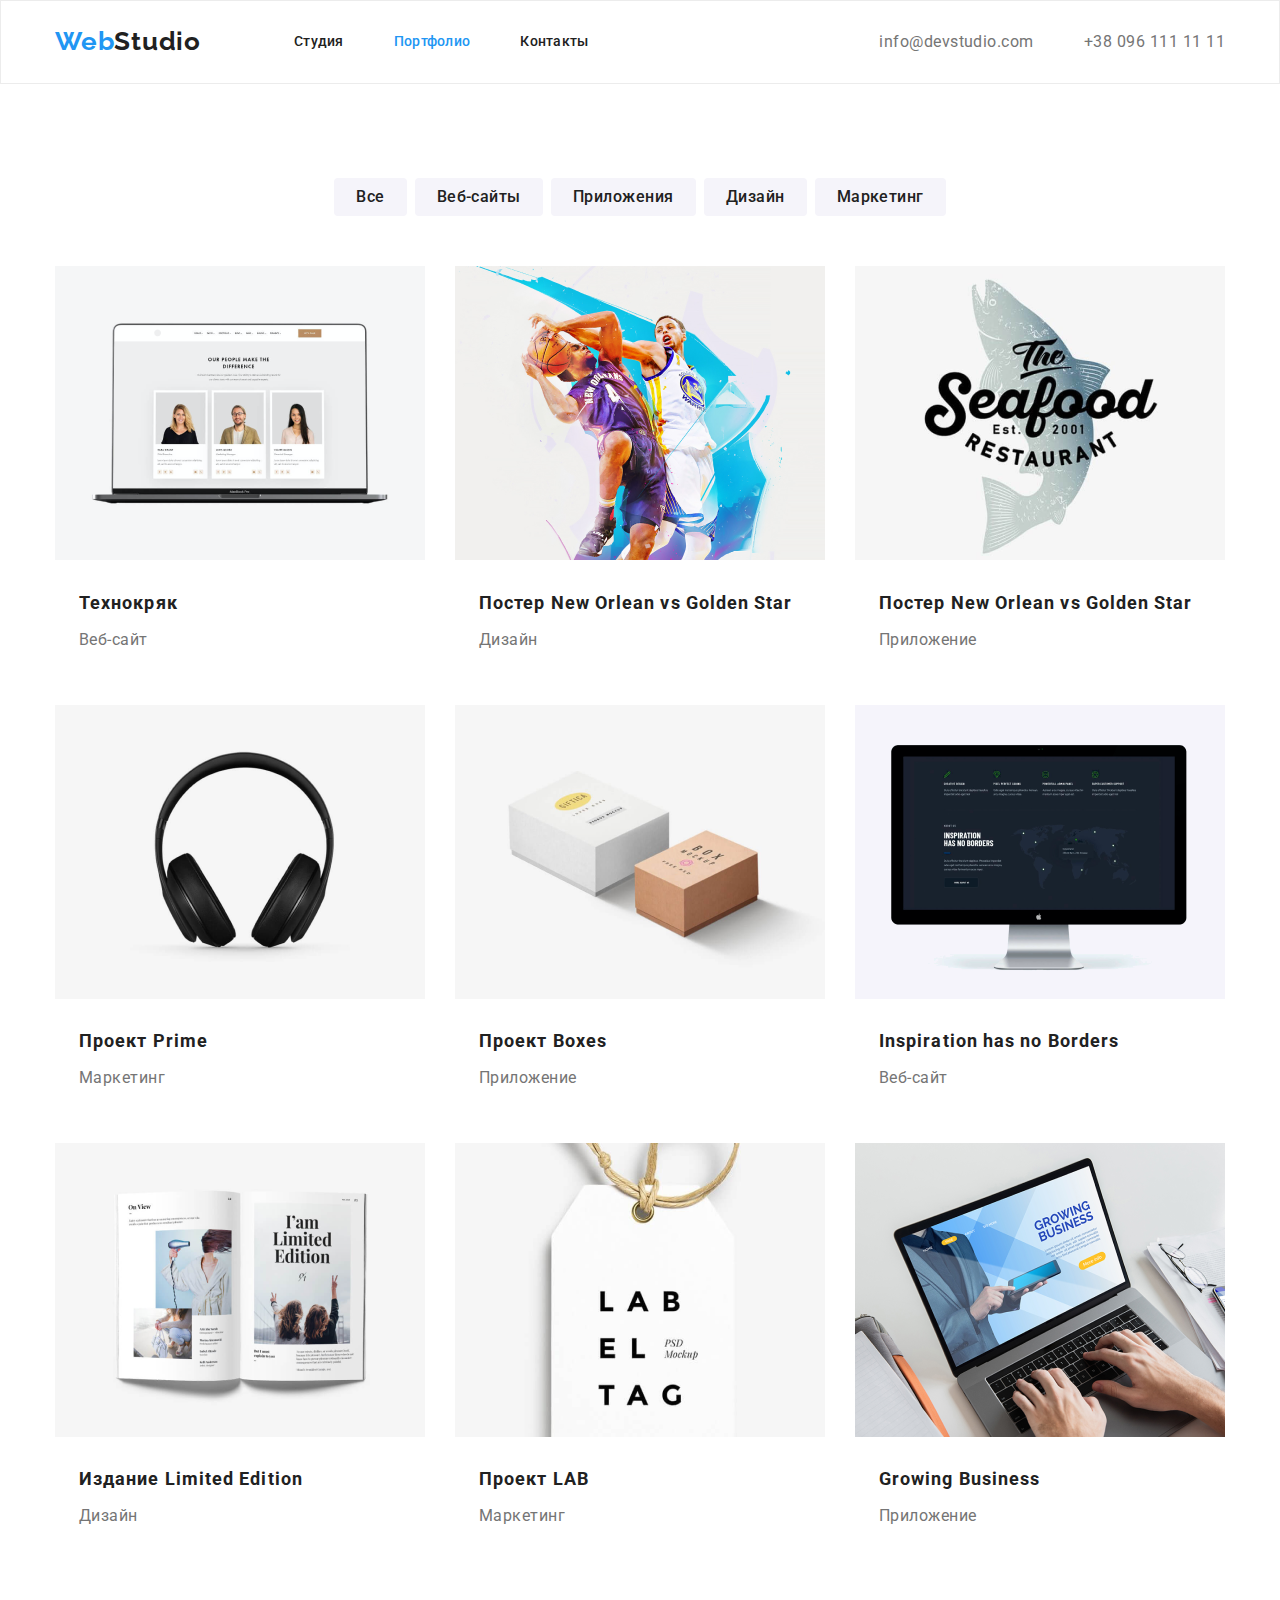
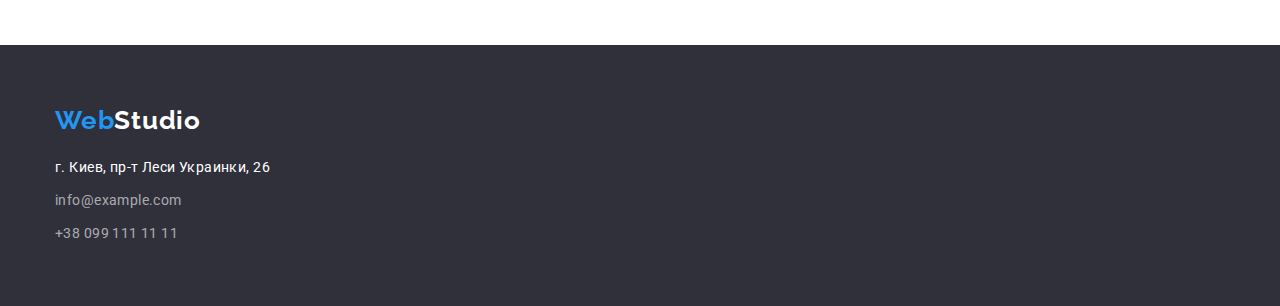
==== commit a35389d3: "исправление ошибки" ====
--- a/portfolio.html
+++ b/portfolio.html
@@ -13,7 +13,7 @@
 <body class="page">
         <!--Шапка-сайта-->
         <header class="head">
-            <div class="container main-nav">
+            <div class="container-head">
                 <nav class="main-nav">
                     <a href="./index.html" class="logo"><span class="capital-head">Web</span>Studio</a>
                     <ul class="site-nav list">
@@ -33,7 +33,7 @@
     <main>
         <!--Наше партфолио-->
         <section>
-            <div class="container-partfolio">
+            <div class="container">
                 <ul class="list partfolio-nav">
                     <li class="items"><button class="button secondary">Все</button></li>
                     <li class="items"><button class="button secondary">Веб-сайты</button></li>
--- a/css/style.css
+++ b/css/style.css
@@ -8,176 +8,7 @@
 }
 
 .container {
-    width: 1230px;
-    padding-right: 15px;
-    padding-left: 15px;
-    margin-left: auto;
-    margin-right: auto;
-}
-
-.page {
-    margin: 0;
-    font-family: Roboto, sans-serif;
-    color: #757575;
-    letter-spacing: 0.03em;
-    background-color: #ffffff;
-}
-.list {
-    padding: 0;
-    margin: 0;
-    list-style: none;
-}
-
-/*шапка */
-.head {
-    background-color: #ffffff;
-    border: 1px solid #ECECEC;
-}
-.logo {
-    padding-top: 24px;
-    padding-bottom: 25px;
-
-    font-family: Raleway, Oleo Script, sans-serif;
-    font-weight: bold;
-    font-size: 26px;
-    line-height: 1.2;
-    letter-spacing: 0.03em;
-    color: #212121;
-    text-decoration: none;
-}
-.capital-head {
-    color:  #2196F3;
-}
-.capital-footer {
-    color: #2196F3;
-}
-.logo:hover, 
-.logo:focus {
-    color:  #2196F3;
-}
-
-.link {
-    padding-top: 32px;
-    padding-bottom: 32px;
-}
-.main-nav {
-    display: flex;
-    align-items: baseline;
-}
-.items {
-    display: flex;
-}
-.site-nav {
-    display: flex;
-    align-items: center;
-}
-.site-nav .items:not(:last-child) {
-    margin-right: 50px;
-}
-.site-nav .items:first-child {
-    margin-left: 93px;
-}
-.site-nav .link {
-    font-weight: 500;
-    font-size: 14px;
-    line-height: 1.14;
-    letter-spacing: 0.02em;
-    color: #212121;
-    text-decoration: none;
-}
-.site-nav .link.current {
-    color: #2196F3;
-}
-.site-nav .link:hover, 
-.site-nav .link:focus {
-    color:  #2196F3;
-}
-
-.auth-nav {
-    display: flex;
-    margin-left: auto;
-}
-.auth-nav .items:not(:last-child) {
-    margin-right: 50px;
-}
-.auth-nav .link {
-    color: #757575;
-    text-decoration: none;
-}
-.auth-nav .link:hover,
-.auth-nav .link:focus {
-    color:  #2196F3;
-}
-
-
-/*заголовок*/
-.hero {
-    text-align: center;
-}
-.hero-title {
-    margin-top: 0;
-    margin-bottom: 30px;
-
-    font-weight: 900;
-    font-size: 44px;
-    line-height: 1.36;
-    letter-spacing: 0.06em;
-    color: #FFFFFF;
-}
-
-.section-title {
-    margin-top: 0;
-    margin-bottom: 50px;
-
-    font-weight: bold;
-    font-size: 36px;
-    line-height: 1.16;        
-    text-align: center;
-    color: #212121;
-}
-.section-link {
-    text-decoration: none;
-}
-
-/*секциz-преимущества*/
-.container-advantages {
-    width: 1230px;
-    padding-top: 94px;
-    padding-right: 15px;
-    padding-left: 15px;
-    margin-left: auto;
-    margin-right: auto;
-}
-.section-advantages {
-    display: flex;
-}
-.section-advantages .item{
-    width: 270px;
-}
-.section-advantages .item:not(:last-child) {
-    margin-right: 30px;
-}
-.section-title-advantages{
-    margin-top: 0;
-    margin-bottom: 10px;
-
-    font-family: Roboto;
-    font-weight: bold;
-    font-size: 14px;
-    line-height: 1.14;
-    color: #212121;
-}
-.advantages-description {
-    margin-top: 0;
-    margin-bottom: 0;
-
-    font-size: 14px;
-    line-height: 1.71;
-}
-
-/*вид-деятельности*/
-.container-direction {
-    width: 1230px;
+    width: 1200px;
     padding-top: 94px;
     padding-right: 15px;
     padding-bottom: 94px;
@@ -185,27 +16,180 @@
     margin-left: auto;
     margin-right: auto;
 }
-.section-direction {
-    display: flex;
-}
-.section-direction .items:not(:last-child) {
-    margin-right: 30px;
-}
-
-/*наша-команда*/
-
-.section-tim {
-    background-color: #F5F4FA;
-}
-.container-tim {
-    width: 1230px;
-    padding-top: 94px;
+
+.page {
+    margin: 0;
+    font-family: Roboto, sans-serif;
+    color: #757575;
+    letter-spacing: 0.03em;
+    background-color: #ffffff;
+}
+.list {
+    padding: 0;
+    margin: 0;
+    list-style: none;
+}
+
+/*шапка */
+.container-head {
+    display: flex;
+    justify-content: space-between;
+    align-items: center;
+    width: 1200px;
     padding-right: 15px;
-    padding-bottom: 94px;
     padding-left: 15px;
     margin-left: auto;
     margin-right: auto;
 }
+.head {
+    background-color: #ffffff;
+    border: 1px solid #ECECEC;
+}
+.logo {
+    padding-top: 24px;
+    padding-bottom: 25px;
+
+    font-family: Raleway, Oleo Script, sans-serif;
+    font-weight: bold;
+    font-size: 26px;
+    line-height: 1.2;
+    letter-spacing: 0.03em;
+    color: #212121;
+    text-decoration: none;
+}
+.capital-head {
+    color:  #2196F3;
+}
+.capital-footer {
+    color: #2196F3;
+}
+.logo:hover, 
+.logo:focus {
+    color:  #2196F3;
+}
+.link {
+    padding-top: 32px;
+    padding-bottom: 32px;
+}
+.items {
+    display: flex;
+}
+.main-nav {
+    display: flex;
+}
+.site-nav {
+    display: flex;
+    align-items: center;
+}
+.site-nav .items:not(:last-child) {
+    margin-right: 50px;
+}
+.site-nav .items:first-child {
+    margin-left: 93px;
+}
+.site-nav .link {
+    font-weight: 500;
+    font-size: 14px;
+    line-height: 1.14;
+    letter-spacing: 0.02em;
+    color: #212121;
+    text-decoration: none;
+}
+.site-nav .link.current {
+    color: #2196F3;
+}
+.site-nav .link:hover, 
+.site-nav .link:focus {
+    color:  #2196F3;
+}
+
+.auth-nav {
+    display: flex;
+    margin-left: auto;
+}
+.auth-nav .items:not(:last-child) {
+    margin-right: 50px;
+}
+.auth-nav .link {
+    color: #757575;
+    text-decoration: none;
+}
+.auth-nav .link:hover,
+.auth-nav .link:focus {
+    color:  #2196F3;
+}
+
+
+/*заголовок*/
+.hero {
+    text-align: center;
+}
+.hero-title {
+    margin-top: 0;
+    margin-bottom: 30px;
+
+    font-weight: 900;
+    font-size: 44px;
+    line-height: 1.36;
+    letter-spacing: 0.06em;
+    color: #FFFFFF;
+}
+
+.section-title {
+    margin-top: 0;
+    margin-bottom: 50px;
+
+    font-weight: bold;
+    font-size: 36px;
+    line-height: 1.16;        
+    text-align: center;
+    color: #212121;
+}
+.section-link {
+    text-decoration: none;
+}
+
+/*секциz-преимущества*/
+.section-advantages {
+    display: flex;
+}
+.section-advantages .item{
+    width: 270px;
+}
+.section-advantages .item:not(:last-child) {
+    margin-right: 30px;
+}
+.section-title-advantages{
+    margin-top: 0;
+    margin-bottom: 10px;
+
+    font-family: Roboto;
+    font-weight: bold;
+    font-size: 14px;
+    line-height: 1.14;
+    color: #212121;
+}
+.advantages-description {
+    margin-top: 0;
+    margin-bottom: 0;
+
+    font-size: 14px;
+    line-height: 1.71;
+}
+
+/*вид-деятельности*/
+.section-direction {
+    display: flex;
+}
+.section-direction .items:not(:last-child) {
+    margin-right: 30px;
+}
+
+/*наша-команда*/
+
+.section-tim {
+    background-color: #F5F4FA;
+}
 .container-person {
 display: flex;
 }
@@ -226,15 +210,6 @@
 
 
 /*партфолио*/
-.container-partfolio {
-    width: 1230px;
-    padding-top: 94px;
-    padding-right: 15px;
-    padding-bottom: 94px;
-    padding-left: 15px;
-    margin-left: auto;
-    margin-right: auto;
-}
 .partfolio-nav {
     display: flex;
     justify-content: center;
@@ -286,7 +261,7 @@
 .container-footer {
     display: flex;
     flex-direction: column;
-    width: 1230px;
+    width: 1200px;
     margin-left: auto;
     margin-right: auto;
     padding-top: 60px;
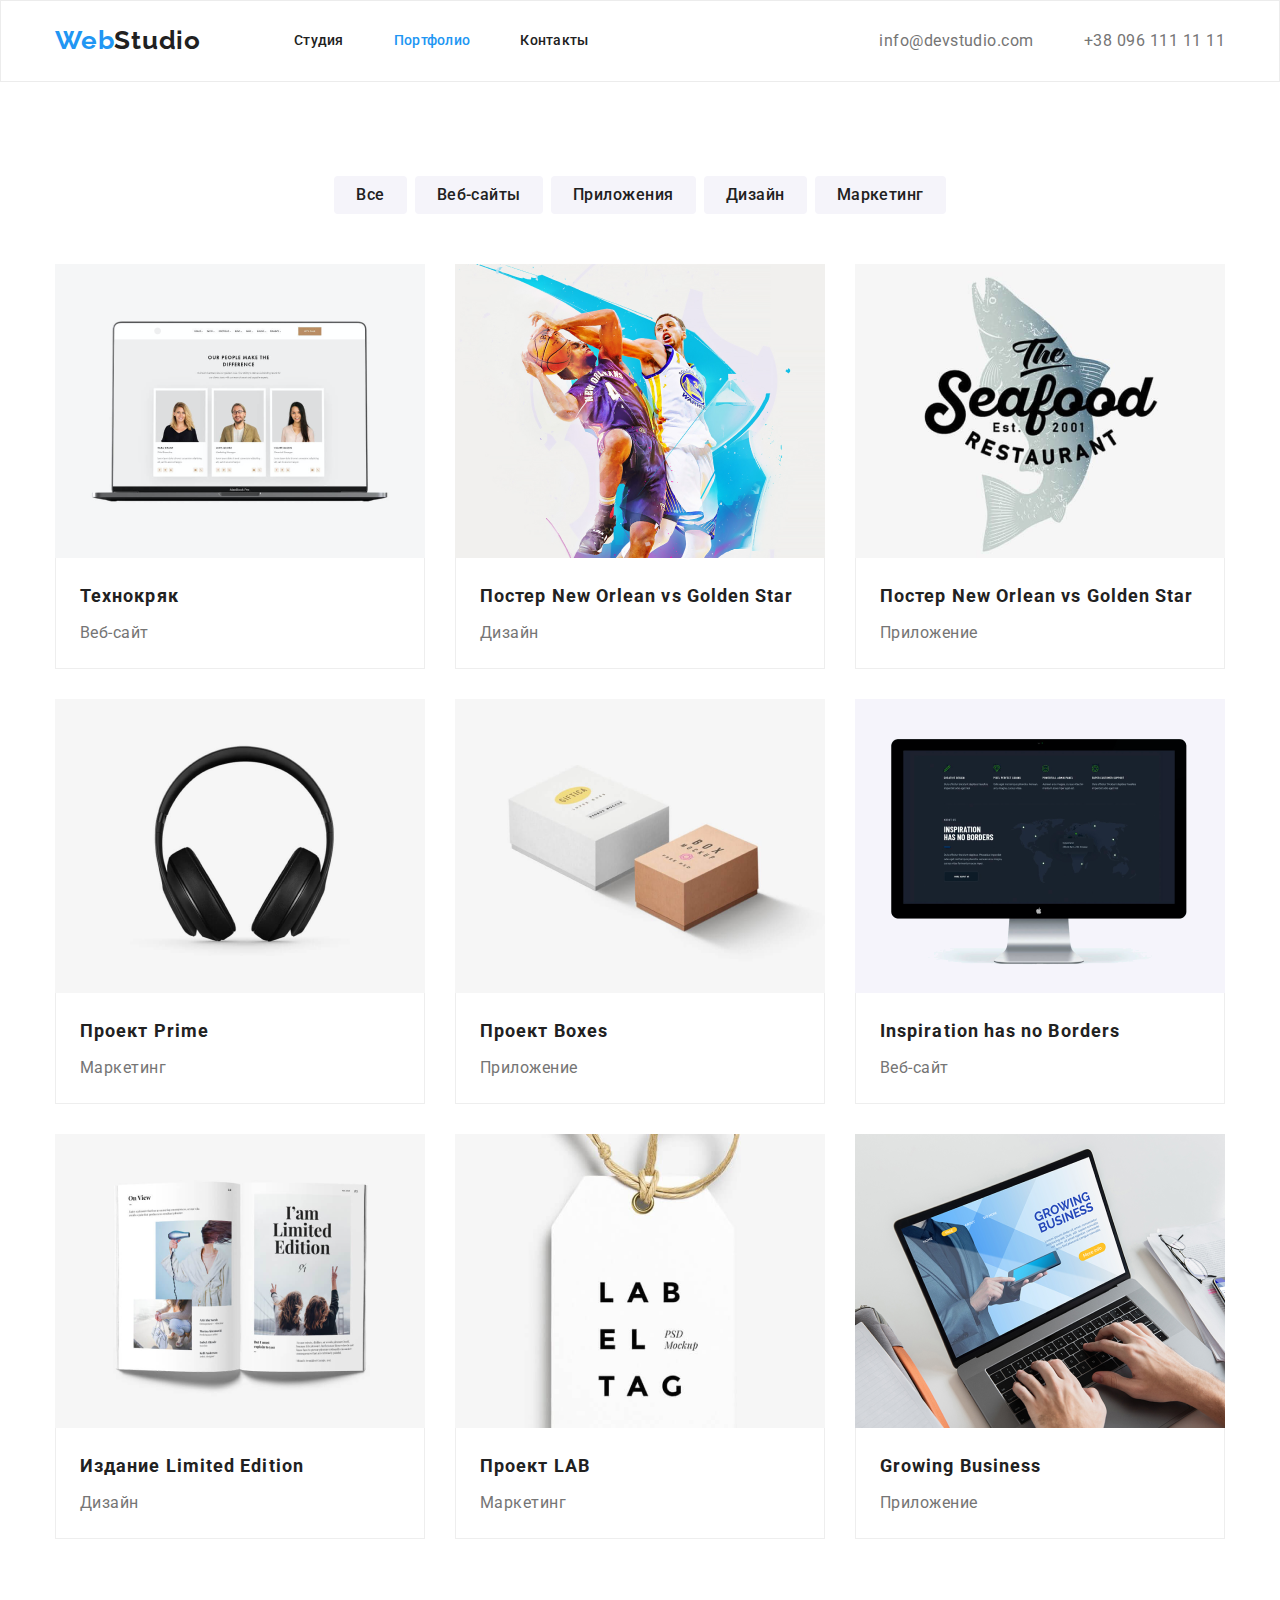
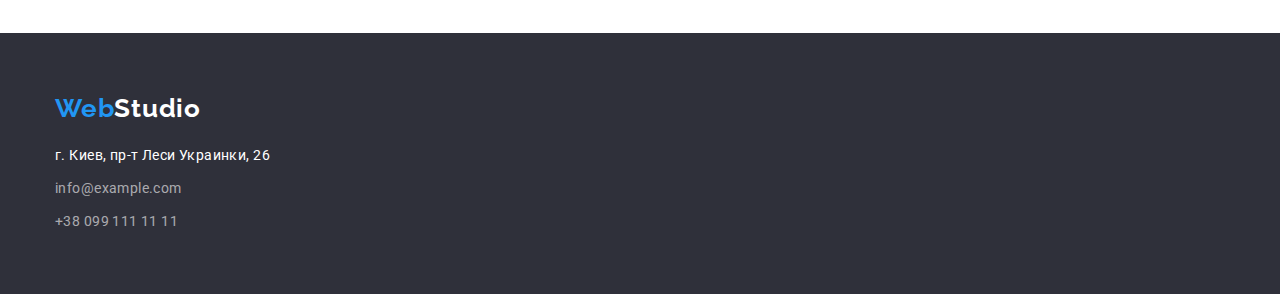
==== commit 21ab1c77: "финальная версия дз№3" ====
--- a/portfolio.html
+++ b/portfolio.html
@@ -31,8 +31,9 @@
         </header>
 
     <main>
-        <!--Наше партфолио-->
+        <!--Наше портфолио-->
         <section>
+            <h1 class="visually-hidden">Портфолио</h1>
             <div class="container">
                 <ul class="list partfolio-nav">
                     <li class="items"><button class="button secondary">Все</button></li>
--- a/css/style.css
+++ b/css/style.css
@@ -5,6 +5,27 @@
 *::before, 
 *::after: {
     box-sizing: inherit;
+}
+
+
+.visually-hidden {
+    position: absolute;
+    width: 1px;
+    height: 1px;
+    margin: -1px;
+    border: 0;
+    padding: 0;
+    
+    white-space: nowrap;
+    clip-path: inset(100%);
+    clip: rect(0 0 0 0);
+    overflow: hidden;
+  }
+
+  img {
+    display: block;
+    max-width: 100%;
+    height: auto;
 }
 
 .container {
@@ -46,9 +67,6 @@
     border: 1px solid #ECECEC;
 }
 .logo {
-    padding-top: 24px;
-    padding-bottom: 25px;
-
     font-family: Raleway, Oleo Script, sans-serif;
     font-weight: bold;
     font-size: 26px;
@@ -63,11 +81,7 @@
 .capital-footer {
     color: #2196F3;
 }
-.logo:hover, 
-.logo:focus {
-    color:  #2196F3;
-}
-.link {
+.site-nav .link {
     padding-top: 32px;
     padding-bottom: 32px;
 }
@@ -76,10 +90,10 @@
 }
 .main-nav {
     display: flex;
+    align-items: center;
 }
 .site-nav {
     display: flex;
-    align-items: center;
 }
 .site-nav .items:not(:last-child) {
     margin-right: 50px;
@@ -154,7 +168,7 @@
     display: flex;
 }
 .section-advantages .item{
-    width: 270px;
+    width: calc((100% - 90px) / 4);
 }
 .section-advantages .item:not(:last-child) {
     margin-right: 30px;
@@ -181,6 +195,9 @@
 .section-direction {
     display: flex;
 }
+.section-direction .items {
+    width: calc((100% - 60px) / 3);
+}
 .section-direction .items:not(:last-child) {
     margin-right: 30px;
 }
@@ -190,25 +207,39 @@
 .section-tim {
     background-color: #F5F4FA;
 }
-.container-person {
+.card-person {
 display: flex;
 }
-.container-tim .items:not(:last-child) {
+.card-person .items:not(:last-child) {
     margin-right: 30px;
 }
 .section-title-name {
+    margin-top: 30px;
+    margin-bottom: 10px;
+    text-align: center;
+
     font-weight: 500;
     font-size: 16px;
     line-height: 1.18;
     color: #212121;
 }
 .section-profession {
-    font-size: 16px;
-    line-height: 1.18px;
+    margin-top: 0;
+    margin-bottom: 0;
+    text-align: center;
+
+    font-size: 16px;
+    line-height: 1.18;
     color: #757575;
 }
-
-
+.card-person .items {
+    padding-bottom: 30px;
+    width: calc((100% - 90px) / 4);
+
+    background: #FFFFFF;
+    box-shadow: 0px 1px 3px rgba(0, 0, 0, 0.12), 0px 1px 1px rgba(0, 0, 0, 0.14), 0px 2px 1px rgba(0, 0, 0, 0.2);
+    border-radius: 0px 0px 4px 4px;
+}
 /*партфолио*/
 .partfolio-nav {
     display: flex;
@@ -225,6 +256,7 @@
 .partfolio-box .items {
     margin-right: 30px;
     margin-bottom: 30px;
+    width: calc((100% - 60px) / 3);
 }
 .partfolio-box .items:nth-child(3n) {
     margin-right: 0;
@@ -237,6 +269,11 @@
     padding-right: 24px;
     padding-bottom: 20px;
     padding-left: 24px;
+
+    background: #FFFFFF;
+    border-right: 1px solid #EEEEEE;
+    border-bottom: 1px solid #EEEEEE;
+    border-left: 1px solid #EEEEEE;
 }
 .section-title-project {
     margin-top: 0;
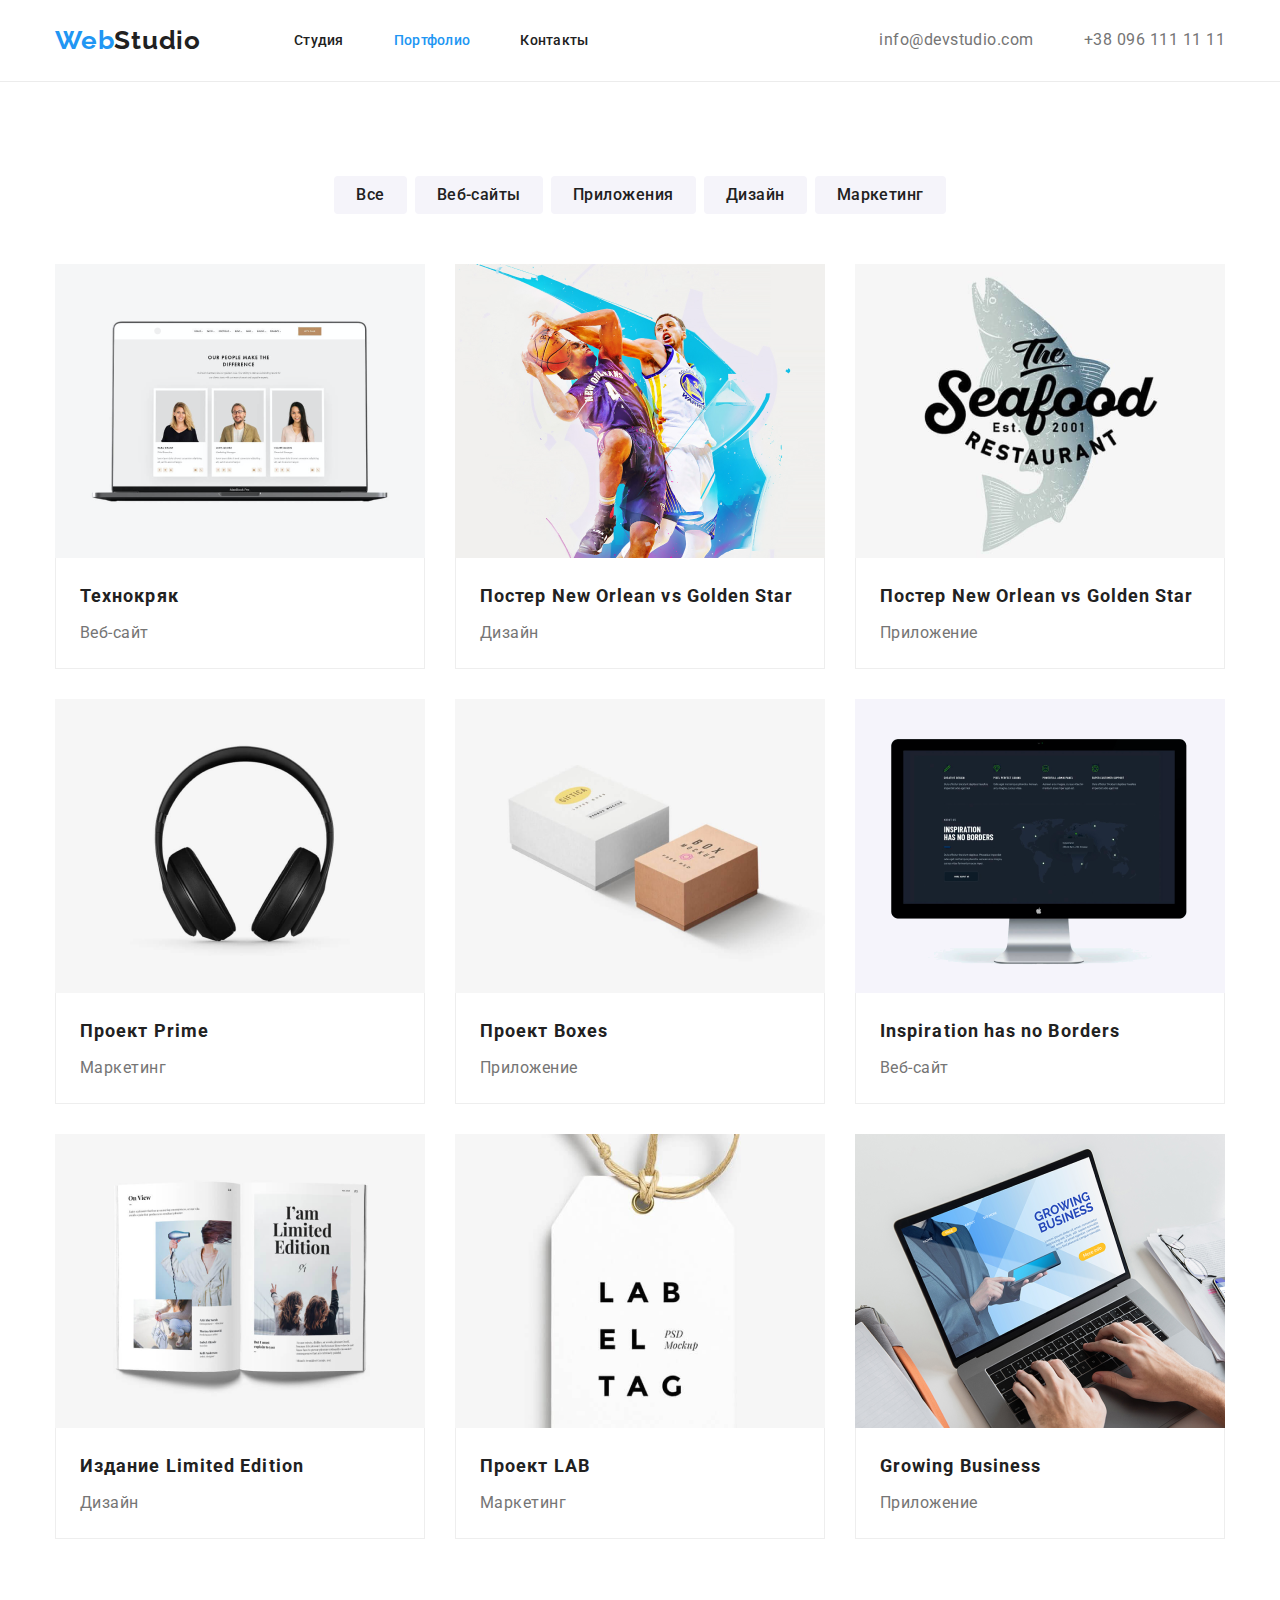
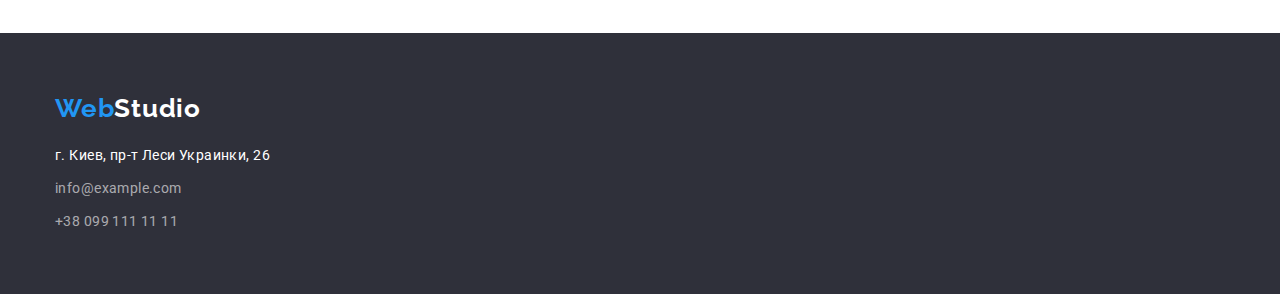
==== commit f7a1a48c: "исправление дз№3" ====
--- a/portfolio.html
+++ b/portfolio.html
@@ -1,145 +1,218 @@
 <!DOCTYPE html>
 <html lang="en">
-<head>
-    <meta charset="UTF-8">
-    <meta name="viewport" content="width=device-width, initial-scale=1.0">
+  <head>
+    <meta charset="UTF-8" />
+    <meta name="viewport" content="width=device-width, initial-scale=1.0" />
     <title>Document</title>
-    <link rel="preconnect" href="https://fonts.gstatic.com"> 
-    <link href="https://fonts.googleapis.com/css2?family=Oleo+Script&family=Raleway:wght@700&family=Roboto:wght@400;500;700;900&display=swap" rel="stylesheet">
-    <link rel="stylesheet" href="https://cdnjs.cloudflare.com/ajax/libs/modern-normalize/1.0.0/modern-normalize.min.css">
-    <link rel="stylesheet" href="./index.html">
-    <link rel="stylesheet" href="./css/style.css">
-</head>
-<body class="page">
-        <!--Шапка-сайта-->
-        <header class="head">
-            <div class="container-head">
-                <nav class="main-nav">
-                    <a href="./index.html" class="logo"><span class="capital-head">Web</span>Studio</a>
-                    <ul class="site-nav list">
-                        <li class="items"><a href="./index.html" class="link">Студия</a></li>
-                        <li class="items"><a href="./portfolio.html" class="link current">Портфолио</a></li>
-                        <li class="items"><a href="" class="link">Контакты</a></li>
-                    </ul>
-                </nav>
+    <link rel="preconnect" href="https://fonts.gstatic.com" />
+    <link
+      href="https://fonts.googleapis.com/css2?family=Oleo+Script&family=Raleway:wght@700&family=Roboto:wght@400;500;700;900&display=swap"
+      rel="stylesheet"
+    />
+    <link
+      rel="stylesheet"
+      href="https://cdnjs.cloudflare.com/ajax/libs/modern-normalize/1.0.0/modern-normalize.min.css"
+    />
+    <link rel="stylesheet" href="./index.html" />
+    <link rel="stylesheet" href="./css/style.css" />
+  </head>
+  <body class="page">
+    <!--Шапка-сайта-->
+    <header class="head">
+      <div class="container-head">
+        <nav class="main-nav">
+          <a href="./index.html" class="logo"
+            ><span class="capital-head">Web</span>Studio</a
+          >
+          <ul class="site-nav list">
+            <li class="items">
+              <a href="./index.html" class="link">Студия</a>
+            </li>
+            <li class="items">
+              <a href="./portfolio.html" class="link current">Портфолио</a>
+            </li>
+            <li class="items"><a href="" class="link">Контакты</a></li>
+          </ul>
+        </nav>
 
-                <ul class="auth-nav list">
-                    <li class="items"><a href="" class="link">info@devstudio.com</a></li>
-                    <li class="items"><a href="" class="link">+38 096 111 11 11</a></li>
-                </ul>   
-            </div>
-        </header>
+        <ul class="auth-nav list">
+          <li class="items"><a href="" class="link">info@devstudio.com</a></li>
+          <li class="items"><a href="" class="link">+38 096 111 11 11</a></li>
+        </ul>
+      </div>
+    </header>
 
     <main>
-        <!--Наше портфолио-->
-        <section>
-            <h1 class="visually-hidden">Портфолио</h1>
-            <div class="container">
-                <ul class="list partfolio-nav">
-                    <li class="items"><button class="button secondary">Все</button></li>
-                    <li class="items"><button class="button secondary">Веб-сайты</button></li>
-                    <li class="items"><button class="button secondary">Приложения</button></li>
-                    <li class="items"><button class="button secondary">Дизайн</button></li>
-                    <li class="items"><button class="button secondary">Маркетинг</button></li>
-                </ul>
-                <ul class="list partfolio-box">
-                    <li class="items">
-                        <a href="" class="section-link">
-                        <img src="./img/portfolio/img.png" alt="ноутбук" width="370" height="294">
-                        <div class="items-descriptions">
-                            <h2 class="section-title-project">Технокряк</h2>
-                            <p class="section-product-project">Веб-сайт</p>
-                        </div>
-                        </a>
-                    </li>
-                    <li class="items">
-                        <a href="" class="section-link">
-                        <img src="./img/portfolio/img-2.png" alt="два спортсмена играют в баскетбол" width="370" height="294">
-                        <div class="items-descriptions">
-                            <h3 class="section-title-project">Постер New Orlean vs Golden Star</h3>
-                            <p class="section-product-project">Дизайн</p>
-                        </div>
-                        </a>
-                    </li>
-                    <li class="items">
-                        <a href="" class="section-link">
-                            <img src="./img/portfolio/img-3.png" alt="логотип ресторана" width="370" height="294">
-                            <div class="items-descriptions">
-                                <h3 class="section-title-project">Постер New Orlean vs Golden Star</h3>
-                                <p class="section-product-project">Приложение</p>
-                            </div>
-                        </a>
-                    </li>
-                    <li class="items">
-                        <a href="" class="section-link">
-                            <img src="./img/portfolio/img-4.png" alt="наушников" width="370" height="294">
-                            <div class="items-descriptions">
-                                <h3 class="section-title-project">Проект Prime</h3>
-                                <p class="section-product-project">Маркетинг</p>
-                            </div>
-                        </a>
-                    </li>
-                    <li class="items">
-                        <a href="" class="section-link">
-                            <img src="./img/portfolio/img-5.png" alt="две коробки" width="370" height="294">
-                            <div class="items-descriptions">
-                                <h3 class="section-title-project">Проект Boxes</h3>
-                                <p class="section-product-project">Приложение</p>
-                            </div>
-                        </a>
-                    </li>
-                    <li class="items">
-                        <a href="" class="section-link">
-                        <img src="./img/portfolio/img-6.png" alt="моноблок" width="370" height="294">
-                        <div class="items-descriptions">
-                            <h3 class="section-title-project">Inspiration has no Borders</h3>
-                            <p class="section-product-project">Веб-сайт</p>
-                        </div>
-                        </a>
-                    </li>
-                    <li class="items">
-                        <a href="" class="section-link">
-                        <img src="./img/portfolio/img-7.png" alt="книга" width="370" height="294">
-                        <div class="items-descriptions">
-                            <h3 class="section-title-project">Издание Limited Edition</h3>
-                            <p class="section-product-project">Дизайн</p>
-                        </div>
-                        </a>
-                    </li>
-                    <li class="items">
-                        <a href="" class="section-link">
-                        <img src="./img/portfolio/img-8.png" alt="брелок" width="370" height="294">
-                        <div class="items-descriptions">
-                            <h3 class="section-title-project">Проект LAB</h3>
-                            <p class="section-product-project">Маркетинг</p>
-                        </div>
-                        </a>
-                    </li>
-                    <li class="items">
-                        <a href="" class="section-link">
-                        <img src="./img/portfolio/img-9.png" alt="человек работающий за ноутбуком" width="370" height="294">
-                        <div class="items-descriptions">
-                            <h3 class="section-title-project">Growing Business</h3>
-                            <p class="section-product-project">Приложение</p>
-                        </div>
-                        </a>
-                    </li>
-                </ul>
-            </div>
-        </section>
+      <!--Наше портфолио-->
+      <section class="section">
+        <h1 class="visually-hidden">Портфолио</h1>
+        <div class="container">
+          <ul class="list partfolio-nav">
+            <li class="items"><button class="button secondary">Все</button></li>
+            <li class="items">
+              <button class="button secondary">Веб-сайты</button>
+            </li>
+            <li class="items">
+              <button class="button secondary">Приложения</button>
+            </li>
+            <li class="items">
+              <button class="button secondary">Дизайн</button>
+            </li>
+            <li class="items">
+              <button class="button secondary">Маркетинг</button>
+            </li>
+          </ul>
+          <ul class="list partfolio-box">
+            <li class="items">
+              <a href="" class="section-link">
+                <img
+                  src="./img/portfolio/img.png"
+                  alt="ноутбук"
+                  width="370"
+                  height="294"
+                />
+                <div class="items-descriptions">
+                  <h2 class="section-title-project">Технокряк</h2>
+                  <p class="section-product-project">Веб-сайт</p>
+                </div>
+              </a>
+            </li>
+            <li class="items">
+              <a href="" class="section-link">
+                <img
+                  src="./img/portfolio/img-2.png"
+                  alt="два спортсмена играют в баскетбол"
+                  width="370"
+                  height="294"
+                />
+                <div class="items-descriptions">
+                  <h3 class="section-title-project">
+                    Постер New Orlean vs Golden Star
+                  </h3>
+                  <p class="section-product-project">Дизайн</p>
+                </div>
+              </a>
+            </li>
+            <li class="items">
+              <a href="" class="section-link">
+                <img
+                  src="./img/portfolio/img-3.png"
+                  alt="логотип ресторана"
+                  width="370"
+                  height="294"
+                />
+                <div class="items-descriptions">
+                  <h3 class="section-title-project">
+                    Постер New Orlean vs Golden Star
+                  </h3>
+                  <p class="section-product-project">Приложение</p>
+                </div>
+              </a>
+            </li>
+            <li class="items">
+              <a href="" class="section-link">
+                <img
+                  src="./img/portfolio/img-4.png"
+                  alt="наушников"
+                  width="370"
+                  height="294"
+                />
+                <div class="items-descriptions">
+                  <h3 class="section-title-project">Проект Prime</h3>
+                  <p class="section-product-project">Маркетинг</p>
+                </div>
+              </a>
+            </li>
+            <li class="items">
+              <a href="" class="section-link">
+                <img
+                  src="./img/portfolio/img-5.png"
+                  alt="две коробки"
+                  width="370"
+                  height="294"
+                />
+                <div class="items-descriptions">
+                  <h3 class="section-title-project">Проект Boxes</h3>
+                  <p class="section-product-project">Приложение</p>
+                </div>
+              </a>
+            </li>
+            <li class="items">
+              <a href="" class="section-link">
+                <img
+                  src="./img/portfolio/img-6.png"
+                  alt="моноблок"
+                  width="370"
+                  height="294"
+                />
+                <div class="items-descriptions">
+                  <h3 class="section-title-project">
+                    Inspiration has no Borders
+                  </h3>
+                  <p class="section-product-project">Веб-сайт</p>
+                </div>
+              </a>
+            </li>
+            <li class="items">
+              <a href="" class="section-link">
+                <img
+                  src="./img/portfolio/img-7.png"
+                  alt="книга"
+                  width="370"
+                  height="294"
+                />
+                <div class="items-descriptions">
+                  <h3 class="section-title-project">Издание Limited Edition</h3>
+                  <p class="section-product-project">Дизайн</p>
+                </div>
+              </a>
+            </li>
+            <li class="items">
+              <a href="" class="section-link">
+                <img
+                  src="./img/portfolio/img-8.png"
+                  alt="брелок"
+                  width="370"
+                  height="294"
+                />
+                <div class="items-descriptions">
+                  <h3 class="section-title-project">Проект LAB</h3>
+                  <p class="section-product-project">Маркетинг</p>
+                </div>
+              </a>
+            </li>
+            <li class="items">
+              <a href="" class="section-link">
+                <img
+                  src="./img/portfolio/img-9.png"
+                  alt="человек работающий за ноутбуком"
+                  width="370"
+                  height="294"
+                />
+                <div class="items-descriptions">
+                  <h3 class="section-title-project">Growing Business</h3>
+                  <p class="section-product-project">Приложение</p>
+                </div>
+              </a>
+            </li>
+          </ul>
+        </div>
+      </section>
     </main>
-    
+
     <footer class="footer-head">
-        <div class="container-footer">
-                <a href="./index.html" class="logo-footer"><span class="capital-footer">Web</span>Studio</a>
-            <address class="citi-address">
-                <p class="footer-address">г. Киев, пр-т Леси Украинки, 26</p>
-            </address>
-            <address class="footer-contacts">
-                <a href="" class="footer-head-mail">info@example.com</a>
-                <a href="" class="footer-head-tel">+38 099 111 11 11</a>
-            </address>
-        </div>
+      <div class="container-footer">
+        <a href="./index.html" class="logo-footer"
+          ><span class="capital-footer">Web</span>Studio</a
+        >
+        <address class="citi-address">
+          <p class="footer-address">г. Киев, пр-т Леси Украинки, 26</p>
+        </address>
+        <address class="footer-contacts">
+          <a href="" class="footer-head-mail">info@example.com</a>
+          <a href="" class="footer-head-tel">+38 099 111 11 11</a>
+        </address>
+      </div>
     </footer>
-</body>
-</html>+  </body>
+</html>
--- a/css/style.css
+++ b/css/style.css
@@ -1,389 +1,398 @@
 html {
-    box-sizing: border-box;
-}
-*, 
-*::before, 
-*::after: {
-    box-sizing: inherit;
-}
-
+  box-sizing: border-box;
+}
+*,
+*::before,
+*::after {
+  box-sizing: inherit;
+}
 
 .visually-hidden {
-    position: absolute;
-    width: 1px;
-    height: 1px;
-    margin: -1px;
-    border: 0;
-    padding: 0;
-    
-    white-space: nowrap;
-    clip-path: inset(100%);
-    clip: rect(0 0 0 0);
-    overflow: hidden;
-  }
-
-  img {
-    display: block;
-    max-width: 100%;
-    height: auto;
+  position: absolute;
+  width: 1px;
+  height: 1px;
+  margin: -1px;
+  border: 0;
+  padding: 0;
+
+  white-space: nowrap;
+  clip-path: inset(100%);
+  clip: rect(0 0 0 0);
+  overflow: hidden;
+}
+
+img {
+  display: block;
+  max-width: 100%;
+  height: auto;
 }
 
 .container {
-    width: 1200px;
-    padding-top: 94px;
-    padding-right: 15px;
-    padding-bottom: 94px;
-    padding-left: 15px;
-    margin-left: auto;
-    margin-right: auto;
+  width: 1200px;
+  padding-right: 15px;
+  padding-left: 15px;
+  margin-left: auto;
+  margin-right: auto;
+}
+
+.section {
+  padding-top: 94px;
+  padding-bottom: 94px;
 }
 
 .page {
-    margin: 0;
-    font-family: Roboto, sans-serif;
-    color: #757575;
-    letter-spacing: 0.03em;
-    background-color: #ffffff;
+  margin: 0;
+  font-family: Roboto, sans-serif;
+  color: #757575;
+  letter-spacing: 0.03em;
+  background-color: #ffffff;
 }
 .list {
-    padding: 0;
-    margin: 0;
-    list-style: none;
+  padding: 0;
+  margin: 0;
+  list-style: none;
 }
 
 /*шапка */
 .container-head {
-    display: flex;
-    justify-content: space-between;
-    align-items: center;
-    width: 1200px;
-    padding-right: 15px;
-    padding-left: 15px;
-    margin-left: auto;
-    margin-right: auto;
+  display: flex;
+  justify-content: space-between;
+  align-items: center;
+  width: 1200px;
+  padding-right: 15px;
+  padding-left: 15px;
+  margin-left: auto;
+  margin-right: auto;
 }
 .head {
-    background-color: #ffffff;
-    border: 1px solid #ECECEC;
+  padding-top: 25px;
+  padding-bottom: 25px;
+
+  background-color: #ffffff;
+  border-bottom: 1px solid #ececec;
 }
 .logo {
-    font-family: Raleway, Oleo Script, sans-serif;
-    font-weight: bold;
-    font-size: 26px;
-    line-height: 1.2;
-    letter-spacing: 0.03em;
-    color: #212121;
-    text-decoration: none;
+  font-family: Raleway, Oleo Script, sans-serif;
+  font-weight: bold;
+  font-size: 26px;
+  line-height: 1.2;
+  letter-spacing: 0.03em;
+  color: #212121;
+  text-decoration: none;
 }
 .capital-head {
-    color:  #2196F3;
+  color: #2196f3;
 }
 .capital-footer {
-    color: #2196F3;
+  color: #2196f3;
+}
+
+.items {
+  display: flex;
+}
+.main-nav {
+  display: flex;
+  align-items: center;
+}
+.site-nav {
+  display: flex;
+}
+.site-nav .items:not(:last-child) {
+  margin-right: 50px;
+}
+.site-nav .items:first-child {
+  margin-left: 93px;
 }
 .site-nav .link {
-    padding-top: 32px;
-    padding-bottom: 32px;
-}
-.items {
-    display: flex;
-}
-.main-nav {
-    display: flex;
-    align-items: center;
-}
-.site-nav {
-    display: flex;
-}
-.site-nav .items:not(:last-child) {
-    margin-right: 50px;
-}
-.site-nav .items:first-child {
-    margin-left: 93px;
-}
-.site-nav .link {
-    font-weight: 500;
-    font-size: 14px;
-    line-height: 1.14;
-    letter-spacing: 0.02em;
-    color: #212121;
-    text-decoration: none;
+  font-weight: 500;
+  font-size: 14px;
+  line-height: 1.14;
+  letter-spacing: 0.02em;
+  color: #212121;
+  text-decoration: none;
 }
 .site-nav .link.current {
-    color: #2196F3;
-}
-.site-nav .link:hover, 
+  color: #2196f3;
+}
+.site-nav .link:hover,
 .site-nav .link:focus {
-    color:  #2196F3;
+  color: #2196f3;
 }
 
 .auth-nav {
-    display: flex;
-    margin-left: auto;
+  display: flex;
+  margin-left: auto;
 }
 .auth-nav .items:not(:last-child) {
-    margin-right: 50px;
+  margin-right: 50px;
 }
 .auth-nav .link {
-    color: #757575;
-    text-decoration: none;
+  color: #757575;
+  text-decoration: none;
 }
 .auth-nav .link:hover,
 .auth-nav .link:focus {
-    color:  #2196F3;
-}
-
+  color: #2196f3;
+}
 
 /*заголовок*/
 .hero {
-    text-align: center;
+  text-align: center;
 }
 .hero-title {
-    margin-top: 0;
-    margin-bottom: 30px;
-
-    font-weight: 900;
-    font-size: 44px;
-    line-height: 1.36;
-    letter-spacing: 0.06em;
-    color: #FFFFFF;
+  margin-top: 0;
+  margin-bottom: 30px;
+
+  font-weight: 900;
+  font-size: 44px;
+  line-height: 1.36;
+  letter-spacing: 0.06em;
+  color: #ffffff;
 }
 
 .section-title {
-    margin-top: 0;
-    margin-bottom: 50px;
-
-    font-weight: bold;
-    font-size: 36px;
-    line-height: 1.16;        
-    text-align: center;
-    color: #212121;
+  margin-top: 0;
+  margin-bottom: 50px;
+
+  font-weight: bold;
+  font-size: 36px;
+  line-height: 1.16;
+  text-align: center;
+  color: #212121;
 }
 .section-link {
-    text-decoration: none;
+  text-decoration: none;
 }
 
 /*секциz-преимущества*/
-.section-advantages {
-    display: flex;
-}
-.section-advantages .item{
-    width: calc((100% - 90px) / 4);
-}
-.section-advantages .item:not(:last-child) {
-    margin-right: 30px;
-}
-.section-title-advantages{
-    margin-top: 0;
-    margin-bottom: 10px;
-
-    font-family: Roboto;
-    font-weight: bold;
-    font-size: 14px;
-    line-height: 1.14;
-    color: #212121;
+
+.items-advantages {
+  display: flex;
+}
+.items-advantages .item {
+  width: calc((100% - 90px) / 4);
+}
+.items-advantages .item:not(:last-child) {
+  margin-right: 30px;
+}
+.section-title-advantages {
+  margin-top: 0;
+  margin-bottom: 10px;
+
+  font-family: Roboto;
+  font-weight: bold;
+  font-size: 14px;
+  line-height: 1.14;
+  color: #212121;
 }
 .advantages-description {
-    margin-top: 0;
-    margin-bottom: 0;
-
-    font-size: 14px;
-    line-height: 1.71;
+  margin-top: 0;
+  margin-bottom: 0;
+
+  font-size: 14px;
+  line-height: 1.71;
 }
 
 /*вид-деятельности*/
+.section-activity {
+  padding-bottom: 94px;
+}
 .section-direction {
-    display: flex;
+  display: flex;
 }
 .section-direction .items {
-    width: calc((100% - 60px) / 3);
+  width: calc((100% - 60px) / 3);
 }
 .section-direction .items:not(:last-child) {
-    margin-right: 30px;
+  margin-right: 30px;
 }
 
 /*наша-команда*/
 
 .section-tim {
-    background-color: #F5F4FA;
+  padding-top: 94px;
+  padding-bottom: 94px;
+
+  background-color: #f5f4fa;
 }
 .card-person {
-display: flex;
+  display: flex;
 }
 .card-person .items:not(:last-child) {
-    margin-right: 30px;
+  margin-right: 30px;
 }
 .section-title-name {
-    margin-top: 30px;
-    margin-bottom: 10px;
-    text-align: center;
-
-    font-weight: 500;
-    font-size: 16px;
-    line-height: 1.18;
-    color: #212121;
+  margin-top: 30px;
+  margin-bottom: 10px;
+  text-align: center;
+
+  font-weight: 500;
+  font-size: 16px;
+  line-height: 1.18;
+  color: #212121;
 }
 .section-profession {
-    margin-top: 0;
-    margin-bottom: 0;
-    text-align: center;
-
-    font-size: 16px;
-    line-height: 1.18;
-    color: #757575;
+  margin-top: 0;
+  margin-bottom: 0;
+  text-align: center;
+
+  font-size: 16px;
+  line-height: 1.18;
+  color: #757575;
 }
 .card-person .items {
-    padding-bottom: 30px;
-    width: calc((100% - 90px) / 4);
-
-    background: #FFFFFF;
-    box-shadow: 0px 1px 3px rgba(0, 0, 0, 0.12), 0px 1px 1px rgba(0, 0, 0, 0.14), 0px 2px 1px rgba(0, 0, 0, 0.2);
-    border-radius: 0px 0px 4px 4px;
+  padding-bottom: 30px;
+  width: calc((100% - 90px) / 4);
+
+  background: #ffffff;
+  box-shadow: 0px 1px 3px rgba(0, 0, 0, 0.12), 0px 1px 1px rgba(0, 0, 0, 0.14),
+    0px 2px 1px rgba(0, 0, 0, 0.2);
+  border-radius: 0px 0px 4px 4px;
 }
 /*партфолио*/
 .partfolio-nav {
-    display: flex;
-    justify-content: center;
-    margin-bottom: 50px;
+  display: flex;
+  justify-content: center;
+  margin-bottom: 50px;
 }
 .partfolio-nav .items:not(:last-child) {
-    margin-right: 8px;
+  margin-right: 8px;
 }
 .partfolio-box {
-    display: flex;
-    flex-wrap: wrap;
+  display: flex;
+  flex-wrap: wrap;
 }
 .partfolio-box .items {
-    margin-right: 30px;
-    margin-bottom: 30px;
-    width: calc((100% - 60px) / 3);
+  margin-right: 30px;
+  margin-bottom: 30px;
+  width: calc((100% - 60px) / 3);
 }
 .partfolio-box .items:nth-child(3n) {
-    margin-right: 0;
+  margin-right: 0;
 }
 .partfolio-box .items:nth-last-child(-n + 3) {
-    margin-bottom: 0;
+  margin-bottom: 0;
 }
 .items-descriptions {
-    padding-top: 20px;
-    padding-right: 24px;
-    padding-bottom: 20px;
-    padding-left: 24px;
-
-    background: #FFFFFF;
-    border-right: 1px solid #EEEEEE;
-    border-bottom: 1px solid #EEEEEE;
-    border-left: 1px solid #EEEEEE;
+  padding-top: 20px;
+  padding-right: 24px;
+  padding-bottom: 20px;
+  padding-left: 24px;
+
+  background: #ffffff;
+  border-right: 1px solid #eeeeee;
+  border-bottom: 1px solid #eeeeee;
+  border-left: 1px solid #eeeeee;
 }
 .section-title-project {
-    margin-top: 0;
-    margin-bottom: 4px;
-
-    font-weight: bold;
-    font-size: 18px;
-    line-height: 2;
-    letter-spacing: 0.06em;
-    color: #212121;
+  margin-top: 0;
+  margin-bottom: 4px;
+
+  font-weight: bold;
+  font-size: 18px;
+  line-height: 2;
+  letter-spacing: 0.06em;
+  color: #212121;
 }
 .section-product-project {
-    margin-top: 0;
-    margin-bottom: 0;
-
-    font-size: 16px;
-    line-height: 1.87;
-    color: #757575;
+  margin-top: 0;
+  margin-bottom: 0;
+
+  font-size: 16px;
+  line-height: 1.87;
+  color: #757575;
 }
 
 /*подвал*/
 .container-footer {
-    display: flex;
-    flex-direction: column;
-    width: 1200px;
-    margin-left: auto;
-    margin-right: auto;
-    padding-top: 60px;
-    padding-right: 15px;
-    padding-bottom: 60px;
-    padding-left: 15px;
-    
+  display: flex;
+  flex-direction: column;
+  width: 1200px;
+  margin-left: auto;
+  margin-right: auto;
+  padding-right: 15px;
+  padding-left: 15px;
 }
 .footer-head {
-    background-color: #2F303A;
+  padding-top: 60px;
+  padding-bottom: 60px;
+
+  background-color: #2f303a;
 }
 .logo-footer {
-    margin-bottom: 20px;
-
-    font-family: Raleway, Oleo Script, sans-serif;
-    font-weight: bold;
-    font-size: 26px;
-    line-height: 1.2;
-    letter-spacing: 0.03em;
-    color: #FFFFFF;
-    text-decoration: none;
+  margin-bottom: 20px;
+
+  font-family: Raleway, Oleo Script, sans-serif;
+  font-weight: bold;
+  font-size: 26px;
+  line-height: 1.2;
+  letter-spacing: 0.03em;
+  color: #ffffff;
+  text-decoration: none;
 }
 .citi-address {
-    display: flex;
-    margin-bottom: 9px;
+  display: flex;
+  margin-bottom: 9px;
 }
 .footer-address {
-    margin-top: 0;
-    margin-bottom: 0;
-
-    font-style: normal;
-    font-size: 14px;
-    line-height: 1.71;
-    letter-spacing: 0.03em;
-    color: #FFFFFF;
+  margin-top: 0;
+  margin-bottom: 0;
+
+  font-style: normal;
+  font-size: 14px;
+  line-height: 1.71;
+  letter-spacing: 0.03em;
+  color: #ffffff;
 }
 .footer-contacts {
-    display: flex;
-    flex-direction: column;
-}
-.footer-head-mail{
-    margin-bottom: 9px;
-
-    font-style: normal;
-    font-size: 14px;
-    line-height: 1.71;
-    letter-spacing: 0.03em;
-    color: rgba(255, 255, 255, 0.6);
-    text-decoration: none;
-}
-.footer-head-tel{
-    font-style: normal;
-    font-size: 14px;
-    line-height: 1.71;
-    letter-spacing: 0.03em;
-    color: rgba(255, 255, 255, 0.6);
-    text-decoration: none;
+  display: flex;
+  flex-direction: column;
+}
+.footer-head-mail {
+  margin-bottom: 9px;
+
+  font-style: normal;
+  font-size: 14px;
+  line-height: 1.71;
+  letter-spacing: 0.03em;
+  color: rgba(255, 255, 255, 0.6);
+  text-decoration: none;
+}
+.footer-head-tel {
+  font-style: normal;
+  font-size: 14px;
+  line-height: 1.71;
+  letter-spacing: 0.03em;
+  color: rgba(255, 255, 255, 0.6);
+  text-decoration: none;
 }
 
 /*кнопка*/
 .button {
-    border: transparent;
-    border-radius: 4px;
-    font-weight: 500;
-    font-size: 16px;
-    line-height: 1.62;
-    letter-spacing: 0.03em;
-} 
+  border: transparent;
+  border-radius: 4px;
+  font-weight: 500;
+  font-size: 16px;
+  line-height: 1.62;
+  letter-spacing: 0.03em;
+}
 .button.primary {
-    padding: 10px 32px;
-    font-weight: bold;
-    font-size: 16px;
-    line-height: 1.87;
-    letter-spacing: 0.06em;
-    color: #FFFFFF;
-    background-color: #2196F3;
-    box-shadow: 0px 4px 4px rgba(0, 0, 0, 0.15);
+  padding: 10px 32px;
+  font-weight: bold;
+  font-size: 16px;
+  line-height: 1.87;
+  letter-spacing: 0.06em;
+  color: #ffffff;
+  background-color: #2196f3;
+  box-shadow: 0px 4px 4px rgba(0, 0, 0, 0.15);
 }
 .button.secondary {
-    padding: 6px 22px;
-    color: #212121;
-    background-color: #F5F4FA;
+  padding: 6px 22px;
+  color: #212121;
+  background-color: #f5f4fa;
 }
 .button.secondary:hover,
 .button.secondary:focus {
-    color: #FFFFFF;
-    background-color: #2196F3;
-}
+  color: #ffffff;
+  background-color: #2196f3;
+}
